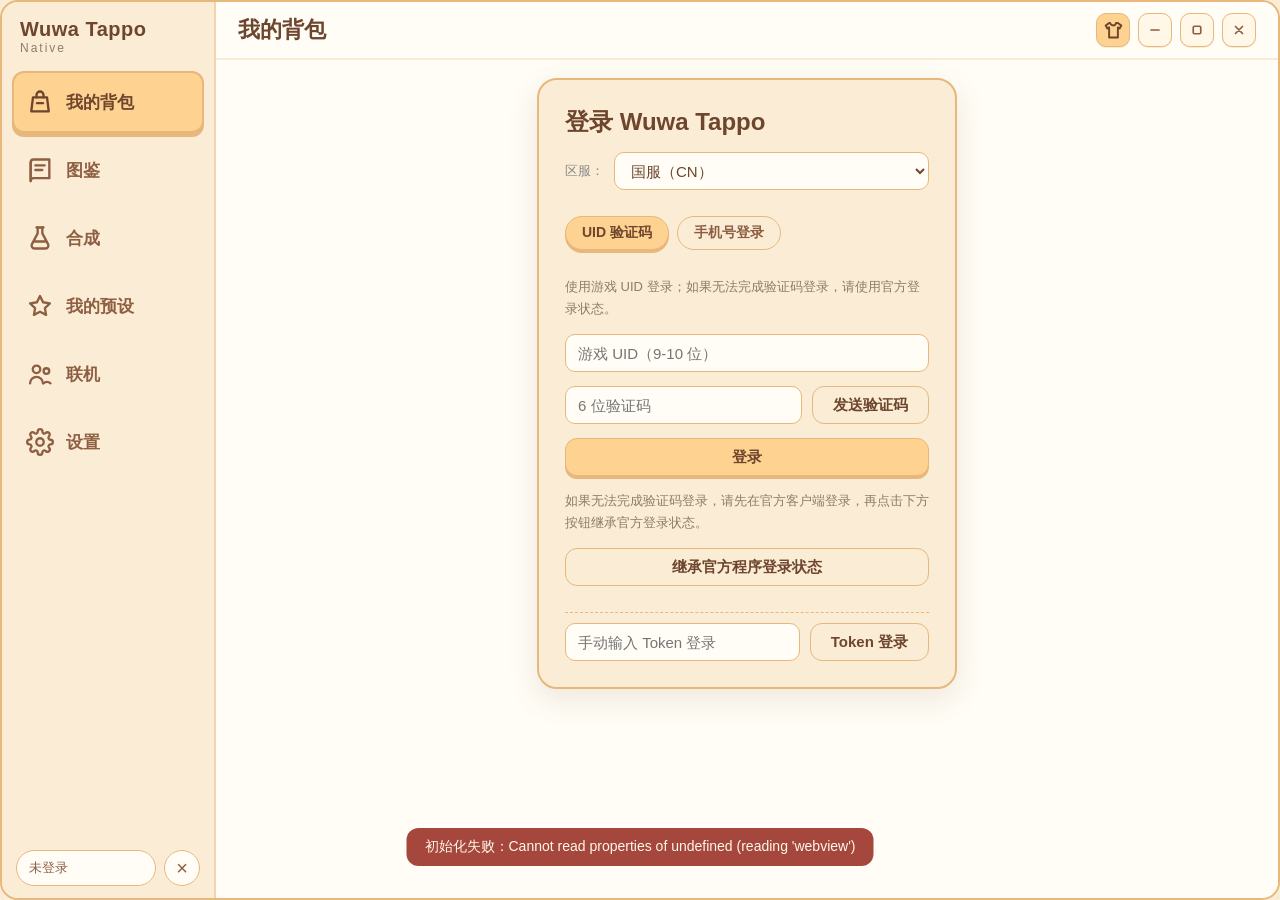
==== wwwroot/index.html @ 42c593f8 "新增英语日语 i18n 初版" ====
<!doctype html>
<html lang="zh-CN">
<head>
  <meta charset="utf-8" />
  <meta name="viewport" content="width=device-width, initial-scale=1" />
  <title>Wuwatappo</title>
  <link rel="stylesheet" href="style.css" />
</head>
<body>
  <div class="shell">
    <div class="theme-bg" id="themeBg" aria-hidden="true"></div>
    <aside class="sidebar">
      <div class="brand">
        <div class="brand-name">Wuwa Tappo</div>
        <div class="brand-sub">Native</div>
      </div>
      <nav class="tabs" id="tabs"></nav>
      <div class="sidebar-foot">
        <div class="user-chip" id="userChip" data-i18n="common.notLoggedIn">未登录</div>
        <button class="close-btn" id="closeBtn" title="关闭面板" data-i18n-title="common.closePanel" data-i18n-aria="common.closePanel">×</button>
      </div>
    </aside>

    <main class="content">
      <header class="titlebar" id="titlebar">
        <div class="page-title" id="pageTitle">我的背包</div>
        <div class="title-actions">
          <button class="icon-btn theme-btn" id="themeBtn" title="主题设置" aria-label="主题设置" data-i18n-title="common.themeSettings" data-i18n-aria="common.themeSettings">
            <svg viewBox="0 0 24 24" aria-hidden="true"><path d="M7 3.5 3 6.4l2 3.2 2-1.2V20h10V8.4l2 1.2 2-3.2-4-2.9h-2.1c-.4 1.7-1.7 2.7-2.9 2.7S8.5 5.2 8.1 3.5Z" /></svg>
          </button>
          <button class="icon-btn" id="minBtn" title="最小化" aria-label="最小化" data-i18n-title="common.minimize" data-i18n-aria="common.minimize">
            <svg viewBox="0 0 16 16" aria-hidden="true"><path d="M4 8h8" /></svg>
          </button>
          <button class="icon-btn" id="maxBtn" title="最大化" aria-label="最大化" data-i18n-title="common.maximize" data-i18n-aria="common.maximize">
            <svg class="icon-max" viewBox="0 0 16 16" aria-hidden="true"><rect x="4.25" y="4.25" width="7.5" height="7.5" rx="1.2" /></svg>
            <svg class="icon-restore" viewBox="0 0 16 16" aria-hidden="true"><rect x="3.5" y="5.5" width="7" height="7" rx="1.1" /><path d="M5.5 5.5V4.6a1.1 1.1 0 0 1 1.1-1.1h5.3a1.1 1.1 0 0 1 1.1 1.1v5.3a1.1 1.1 0 0 1-1.1 1.1h-.9" /></svg>
          </button>
          <button class="icon-btn close" id="winCloseBtn" title="关闭" aria-label="关闭" data-i18n-title="common.close" data-i18n-aria="common.close">
            <svg viewBox="0 0 16 16" aria-hidden="true"><path d="M4.5 4.5l7 7M11.5 4.5l-7 7" /></svg>
          </button>
        </div>
      </header>
      <section class="notice-host" id="noticeHost"></section>
      <section class="page-host" id="pageHost"></section>
    </main>
  </div>

  <div class="toast-host" id="toastHost"></div>
  <div class="modal-host hidden" id="modalHost"></div>

  <script>
    // 仅用于本地浏览器预览：?preview=... 时提供最小 WebView 消息桥。
    (() => {
      const params = new URLSearchParams(location.search);
      if (!params.has('preview')) return;
      const listeners = [];
      const previewSettingsKey = 'wuwa.preview.settings.v1';
      const previewImageKey = 'wuwa.preview.serverThemeImage.v1';
      const previewPresetsKey = 'wuwa.preview.themePresets.v1';
      const previewRotationKey = 'wuwa.preview.themeRotation.v1';
      const uploads = new Map();
      let uploadSeq = 0;
      let previewSettings = {};
      let previewPresets = [];
      let previewRotation = { enabled: false, intervalMinutes: 30, currentPresetId: '', lastAppliedMs: 0 };
      try { previewSettings = JSON.parse(localStorage.getItem(previewSettingsKey) || '{}') || {}; } catch { previewSettings = {}; }
      try { previewPresets = JSON.parse(localStorage.getItem(previewPresetsKey) || '[]') || []; } catch { previewPresets = []; }
      try { previewRotation = { ...previewRotation, ...(JSON.parse(localStorage.getItem(previewRotationKey) || '{}') || {}) }; } catch { }
      const savePreviewSettings = () => {
        try { localStorage.setItem(previewSettingsKey, JSON.stringify(previewSettings)); } catch { }
      };
      const savePreviewPresets = () => {
        try { localStorage.setItem(previewPresetsKey, JSON.stringify(previewPresets)); } catch { }
      };
      const savePreviewRotation = () => {
        try { localStorage.setItem(previewRotationKey, JSON.stringify(previewRotation)); } catch { }
      };
      const buildPreviewBoot = () => {
        const mode = window.__previewMode || params.get('preview') || '';
        const boot = window.__previewBoot ? window.__previewBoot(mode) : { settings: {} };
        boot.settings = { ...(boot.settings || {}), ...previewSettings };
        if (params.has('lang')) boot.settings.locale = params.get('lang');
        try {
          const image = localStorage.getItem(previewImageKey) || '';
          boot.settings.themeBackgroundImage = image;
          boot.settings.themeBackgroundImageSet = !!image;
        } catch { }
        boot.themePresets = previewPresets;
        boot.themeRotation = previewRotation;
        return boot;
      };
      window.chrome = window.chrome || {};
      window.chrome.webview = {
        addEventListener(type, fn) { if (type === 'message') listeners.push(fn); },
        postMessage(msg) {
          const reply = data => listeners.forEach(fn => {
            try { fn({ data: { id: msg.id, ok: true, data } }); } catch { }
          });
          if (msg.cmd === 'boot') {
            reply(buildPreviewBoot());
          }
          else if (msg.cmd === 'settings.set') {
            const patch = { ...(msg.data || {}) };
            // 模拟 C# settings.set 的百分比归一化，保持预览与真实面板一致。
            if ('themeBackgroundOpacity' in patch) {
              patch.themeBackgroundOpacity = Math.max(0, Math.min(1, Number(patch.themeBackgroundOpacity) / 100));
            }
            if ('themeBackgroundBlur' in patch) {
              patch.themeBackgroundBlur = Math.max(0, Math.min(24, Number(patch.themeBackgroundBlur) || 0));
            }
            previewSettings = { ...previewSettings, ...patch };
            savePreviewSettings();
            reply(buildPreviewBoot());
          }
          else if (msg.cmd === 'theme.image.begin') {
            const uploadId = 'preview-' + (++uploadSeq);
            uploads.set(uploadId, { mime: msg.data?.mime || 'image/png', chunks: [] });
            reply({ uploadId });
          }
          else if (msg.cmd === 'theme.image.chunk') {
            const upload = uploads.get(msg.data?.uploadId);
            if (!upload) reply(null);
            else {
              upload.chunks.push(String(msg.data?.data || ''));
              reply({ received: upload.chunks.reduce((n, x) => n + x.length, 0) });
            }
          }
          else if (msg.cmd === 'theme.image.commit') {
            const upload = uploads.get(msg.data?.uploadId);
            if (!upload) reply(null);
            else {
              const dataUrl = `data:${upload.mime};base64,${upload.chunks.join('')}`;
              uploads.delete(msg.data?.uploadId);
              try { localStorage.setItem(previewImageKey, dataUrl); } catch { }
              reply({ name: 'background', url: dataUrl });
            }
          }
          else if (msg.cmd === 'theme.image.cancel') {
            uploads.delete(msg.data?.uploadId);
            reply({ ok: true });
          }
          else if (msg.cmd === 'theme.image.clear') {
            try { localStorage.removeItem(previewImageKey); } catch { }
            reply({ ok: true });
          }
          else if (msg.cmd === 'theme.image.get') {
            let image = '';
            try { image = localStorage.getItem(previewImageKey) || ''; } catch { }
            reply({ url: image, isSet: !!image });
          }
          else if (msg.cmd === 'atlas.list') {
            const type = msg.data?.type || 'emote';
            const items = type === 'emote'
              ? [
                  { mainId: 1971, type: 'emote', assetName: 'emote_1407_angry.png', name: '夏空・生气', series: '', rarity: 'rare', thumb: '', roleId: '1407' },
                  { mainId: 1965, type: 'emote', assetName: 'emote_1407_happy.png', name: '夏空・开心', series: '', rarity: 'uncommon', thumb: '', roleId: '1407' },
                  { mainId: 1966, type: 'emote', assetName: 'emote_1409_angry.png', name: '卡提希娅・生气', series: '', rarity: 'rare', thumb: '', roleId: '1409' },
                ]
              : [];
            reply({ items });
          }
          else if (msg.cmd === 'bag.list') {
            reply({ items: [
              { id: 3060, type: 'character_skin', assetName: 'role_1407_1004.png', name: '夏空・CHUBBY', series: 'CHUBBY', rarity: 'epic', quantity: 1, thumb: '', roleId: '1407' },
              { id: 3061, type: 'character_skin', assetName: 'role_1409_1006.png', name: '卡提希娅・Miratsu', series: 'Miratsu', rarity: 'epic', quantity: 1, thumb: '', roleId: '1409' },
              { id: 1604, type: 'accessory', assetName: 'accessory_1104.png', name: '阿布', series: '', rarity: 'rare', quantity: 1, thumb: '', roleId: '' },
              { id: 1605, type: 'accessory', assetName: 'accessory_1105.png', name: '冰盈舞者', series: '', rarity: 'rare', quantity: 1, thumb: '', roleId: '' },
              { id: 1971, type: 'emote', assetName: 'emote_1407_angry.png', name: '夏空・生气', series: '', rarity: 'rare', quantity: 1, thumb: '', roleId: '1407' },
              { id: 1965, type: 'emote', assetName: 'emote_1407_happy.png', name: '夏空・开心', series: '', rarity: 'uncommon', quantity: 1, thumb: '', roleId: '1407' },
              { id: 1966, type: 'emote', assetName: 'emote_1409_angry.png', name: '卡提希娅・生气', series: '', rarity: 'rare', quantity: 1, thumb: '', roleId: '1409' },
            ] });
          }
          else if (msg.cmd === 'catalog.list') {
            const type = msg.data?.type || 'character_skin';
            const rows = type === 'character_skin'
              ? [
                  { id: 3060, assetName: 'role_1407_1004.png', gameRoleId: 1407, name: '夏空・CHUBBY', series: 'CHUBBY', rarity: 'epic' },
                  { id: 3061, assetName: 'role_1409_1006.png', gameRoleId: 1409, name: '卡提希娅・Miratsu', series: 'Miratsu', rarity: 'epic' },
                  { id: 3062, assetName: 'role_1501_1001.png', gameRoleId: 1501, name: '漂泊者・经典', series: '经典', rarity: 'common' },
                ]
              : type === 'accessory'
                ? [
                    { id: 1604, assetName: 'accessory_1104.png', gameRoleId: 0, name: '阿布', series: '', rarity: 'rare' },
                    { id: 1605, assetName: 'accessory_1105.png', gameRoleId: 0, name: '冰盈舞者', series: '', rarity: 'rare' },
                    { id: 1606, assetName: 'accessory_1106.png', gameRoleId: 0, name: '矿岩熊蜂', series: '', rarity: 'common' },
                  ]
                : [
                    { id: 1971, assetName: 'emote_1407_angry.png', gameRoleId: 1407, name: '夏空・生气', series: '', rarity: 'rare' },
                    { id: 1965, assetName: 'emote_1407_happy.png', gameRoleId: 1407, name: '夏空・开心', series: '', rarity: 'uncommon' },
                    { id: 1966, assetName: 'emote_1409_angry.png', gameRoleId: 1409, name: '卡提希娅・生气', series: '', rarity: 'rare' },
                    { id: 1967, assetName: 'emote_1409_happy.png', gameRoleId: 1409, name: '卡提希娅・开心', series: '', rarity: 'uncommon' },
                  ];
            reply({ items: rows.map(x => ({ ...x, type, thumb: '' })) });
          }
          else if (msg.cmd === 'presets.list') {
            reply([
              { preset_id: 9001, character_asset_id: 3060, accessory_asset_id: 1604, emotes: [{ asset_id: 1971 }, { asset_id: 1965 }] },
              { preset_id: 9002, character_asset_id: 3060, accessory_asset_id: 0, emotes: [{ asset_id: 1971 }] },
            ]);
          }
          else if (msg.cmd === 'presets.local.list') {
            reply([
              { id: 'local-preview-1', name: '我的本地搭配', characterAssetId: 3060, accessoryAssetId: 1604, emoteAssetIds: [1971, 1965, 0, 0, 0] },
            ]);
          }
          else if (msg.cmd === 'theme.presets.save') {
            let image = '';
            try { image = localStorage.getItem(previewImageKey) || ''; } catch { }
            const preset = {
              id: 'preview-preset-' + Date.now().toString(36),
              name: String(msg.data?.name || '主题预设'),
              accentColor: previewSettings.themeAccent || '#e7b77c',
              fontColor: previewSettings.themeFont || '#8e5e43',
              advanced: previewSettings.themeAdvanced || '',
              barFollowStandard: previewSettings.themeBarFollowStandard !== false,
              barColor: previewSettings.themeBarColor || '',
              barTextFollowTheme: previewSettings.themeBarTextFollowTheme !== false,
              barTextColor: previewSettings.themeBarTextColor || '',
              backgroundImage: image,
              backgroundImageSet: !!image,
              backgroundOpacity: Number(previewSettings.themeBackgroundOpacity ?? 0.25),
              backgroundBlur: Number(previewSettings.themeBackgroundBlur || 0),
              createdAtMs: Date.now(),
            };
            previewPresets.push(preset);
            savePreviewPresets();
            reply({ preset });
          }
          else if (msg.cmd === 'theme.presets.apply') {
            const preset = previewPresets.find(p => p.id === msg.data?.id);
            if (preset) {
              previewSettings = {
                ...previewSettings,
                themeAccent: preset.accentColor,
                themeFont: preset.fontColor,
                themeAdvanced: preset.advanced,
                themeBarFollowStandard: preset.barFollowStandard,
                themeBarColor: preset.barColor,
                themeBarTextFollowTheme: preset.barTextFollowTheme,
                themeBarTextColor: preset.barTextColor,
                themeBackgroundOpacity: preset.backgroundOpacity,
                themeBackgroundBlur: preset.backgroundBlur,
              };
              try {
                if (preset.backgroundImage) localStorage.setItem(previewImageKey, preset.backgroundImage);
                else localStorage.removeItem(previewImageKey);
              } catch { }
              previewRotation = { ...previewRotation, currentPresetId: preset.id };
              savePreviewSettings(); savePreviewRotation();
            }
            reply(buildPreviewBoot());
          }
          else if (msg.cmd === 'theme.presets.delete') {
            previewPresets = previewPresets.filter(p => p.id !== msg.data?.id);
            if (previewRotation.currentPresetId === msg.data?.id) previewRotation.currentPresetId = '';
            savePreviewPresets(); savePreviewRotation();
            reply({ ok: true });
          }
          else if (msg.cmd === 'theme.presets.rename') {
            const preset = previewPresets.find(p => p.id === msg.data?.id);
            if (preset && String(msg.data?.name || '').trim()) {
              preset.name = String(msg.data.name).trim();
              savePreviewPresets();
            }
            reply({ preset });
          }
          else if (msg.cmd === 'theme.rotation.set') {
            previewRotation = {
              ...previewRotation,
              enabled: !!msg.data?.enabled,
              intervalMinutes: Math.max(1, Math.min(1440, Number(msg.data?.intervalMinutes) || 30)),
              lastAppliedMs: msg.data?.enabled ? Date.now() : previewRotation.lastAppliedMs,
            };
            savePreviewRotation();
            reply({ rotation: previewRotation });
          }
          else if (msg.cmd === 'locks.toggle') {
            reply({ locked: false, items: [] });
          }
          else if (msg.cmd === 'synthesize') {
            reply({ asset_id: 101 });
          }
          else reply(null);
        },
      };
    })();
  </script>
  <script src="i18n.js"></script>
  <script src="app.js"></script>
</body>
</html>
---- wwwroot/style.css ----
:root {
  --cream: #fff8e9;
  --cream-2: #fbedd5;
  --cream-3: #f4e1c8;
  --cream-4: #fffdf6;
  --theme-accent: #e7b77c;
  --theme-accent-strong: #d99a5c;
  --theme-accent-soft: #f2cf9f;
  --theme-font: #8e5e43;
  --ink: var(--theme-font);
  --ink-strong: #6e452d;
  --ink-dim: #8e7b6a;
  --border: var(--theme-accent);
  --active: #fed291;
  --theme-line: color-mix(in srgb, var(--theme-accent) 45%, transparent);
  --theme-line-soft: color-mix(in srgb, var(--theme-accent) 28%, transparent);
  --theme-glow: color-mix(in srgb, var(--theme-accent) 45%, transparent);
  --theme-shadow: color-mix(in srgb, var(--ink) 14%, transparent);
  --danger-soft: #ffd9c9;
  --danger: #c25b4e;
  --epic: #d67084;
  --rare: #9669c8;
  --uncommon: #6096d2;
  --common: #6eaa78;
  --theme-bg-opacity: 0;
  --theme-bg-blur: 0px;
  --panel-radius: 18px;
}
/* Win11 原生 DWM 圆角固定为 8px（随 DPI 缩放）；网页外圆角必须与它对齐。 */
html.dwm-rounded { --panel-radius: 8px; }

* { box-sizing: border-box; outline: none; }
html, body { margin: 0; height: 100%; overflow: hidden; }
body {
  font-family: "Microsoft YaHei", "PingFang SC", "Helvetica Neue", Arial, sans-serif;
  font-size: 15px;
  color: var(--ink);
  background: var(--cream-2);
  user-select: none;
}
.theme-bg {
  position: absolute; inset: -20px; z-index: 0; pointer-events: none;
  background-position: center; background-size: cover; background-repeat: no-repeat;
  opacity: var(--theme-bg-opacity); filter: blur(var(--theme-bg-blur));
}
button { font: inherit; color: inherit; border: 0; background: none; cursor: pointer; }
img { -webkit-user-drag: none; }

.shell { position: relative; z-index: 1; display: flex; height: 100%; background: var(--cream); border-radius: var(--panel-radius); overflow: hidden; border: 2px solid var(--border); }
.shell > .sidebar, .shell > .content { position: relative; z-index: 1; }
body.theme-has-bg .shell { background: color-mix(in srgb, var(--cream) 34%, transparent); }
body.theme-has-bg .sidebar { background: color-mix(in srgb, var(--cream-2) 56%, transparent); }
body.theme-has-bg .content { background: color-mix(in srgb, var(--cream-4) 40%, transparent); }
/* 背景图模式下让主要卡片也透出背景，否则整块 content 会像不透明遮罩一样把图片盖住。 */
body.theme-has-bg .setting-item,
body.theme-has-bg .panel-box,
body.theme-has-bg .card,
body.theme-has-bg .detail-panel,
body.theme-has-bg .preset-card,
body.theme-has-bg .login-card,
body.theme-has-bg .modal,
body.theme-has-bg .member,
body.theme-has-bg .settings-group,
body.theme-has-bg .synth-check-card,
body.theme-has-bg .bag-appearance-card,
body.theme-has-bg .emote-editor-grid,
body.theme-has-bg .pe-grid {
  background-color: color-mix(in srgb, var(--cream-2) 58%, transparent);
}
.theme-highlight { animation: theme-highlight 1.5s ease-out; }
@keyframes theme-highlight { 0%, 100% { outline-color: transparent; } 18% { outline: 2px solid var(--theme-accent); outline-offset: 3px; } }
.theme-advanced { border: 1.5px solid var(--border); border-radius: 12px; padding: 10px 12px; background: color-mix(in srgb, var(--cream-2) 72%, transparent); }
.theme-advanced summary { cursor: pointer; font-weight: 800; color: var(--ink-strong); }
.theme-advanced summary .muted { font-size: 11px; font-weight: 600; margin-left: 8px; }
.theme-advanced-note { margin: 8px 0; font-size: 12px; color: var(--ink-dim); }
.theme-advanced-grid { display: grid; grid-template-columns: repeat(3, minmax(0, 1fr)); gap: 8px; }
.theme-advanced-field { display: flex; align-items: center; justify-content: space-between; gap: 6px; font-size: 12px; color: var(--ink-dim); }

.color-picker-trigger {
  width: 34px; height: 34px; flex: 0 0 34px; padding: 0; border-radius: 9px;
  border: 1.5px solid var(--border); background: #e7b77c; cursor: pointer;
  box-shadow: inset 0 0 0 2px color-mix(in srgb, var(--cream) 70%, transparent);
}
.color-picker-trigger:hover { border-color: var(--theme-accent-strong); }
.color-picker-dialog { display: flex; flex-direction: column; gap: 12px; }
.color-picker-title { font-size: 16px; font-weight: 800; color: var(--ink-strong); }
.color-picker-preview-row { display: flex; align-items: center; gap: 10px; }
.color-picker-preview { width: 48px; height: 34px; flex: 0 0 48px; border-radius: 9px; border: 1.5px solid var(--border); background: var(--theme-accent); }
.color-presets { display: grid; grid-template-columns: repeat(8, 1fr); gap: 6px; }
.color-preset { width: 100%; aspect-ratio: 1; border-radius: 6px; border: 1px solid color-mix(in srgb, var(--ink) 20%, transparent); cursor: pointer; }
.color-preset:hover { outline: 2px solid var(--theme-accent-strong); outline-offset: 1px; }
.color-slider-row { display: flex; align-items: center; gap: 8px; font-size: 12px; color: var(--ink-dim); }
.color-slider-row input[type="range"] { flex: 1; }
.color-slider-row output { width: 30px; text-align: right; color: var(--ink); }
.color-picker-actions { display: flex; justify-content: flex-end; gap: 8px; margin-top: 4px; }

.color-hex-input { width: 96px; height: 34px; padding: 0 8px; font-family: Consolas, monospace; text-transform: uppercase; }
.theme-advanced-field .color-hex-input { width: 78px; height: 27px; padding: 0 6px; font-size: 11px; }
.theme-advanced-field input[type="color"] { width: 100%; max-width: 54px; height: 27px; padding: 1px; border: 1px solid var(--border); border-radius: 7px; background: var(--cream); }
.theme-subsection { margin-top: 16px; padding-top: 14px; border-top: 1px solid var(--theme-line-soft); }
.theme-subsection-title { font-size: 15px; font-weight: 800; color: var(--ink-strong); margin: 0 0 10px; display: flex; align-items: center; gap: 8px; }
.theme-subsection-title::before { content: ""; width: 4px; height: 16px; border-radius: 999px; background: var(--theme-accent); }
.theme-preset-list { display: flex; flex-direction: column; gap: 8px; margin: 0 0 12px; }
.theme-preset-row { display: flex; align-items: center; gap: 10px; padding: 8px 10px; border: 1.5px solid color-mix(in srgb, var(--theme-accent) 45%, transparent); border-radius: 12px; background: color-mix(in srgb, var(--cream-4) 68%, transparent); }
.theme-preset-row.active { border-color: var(--theme-accent-strong); box-shadow: 0 0 0 2px var(--theme-glow); }
.theme-preset-swatch { width: 46px; height: 46px; flex: none; border-radius: 10px; border: 1.5px solid color-mix(in srgb, var(--theme-accent) 60%, transparent); background-size: cover; background-position: center; }
.theme-preset-info { flex: 1; min-width: 0; }
.theme-preset-name { font-size: 13px; font-weight: 800; color: var(--ink-strong); overflow: hidden; text-overflow: ellipsis; white-space: nowrap; }
.theme-preset-meta { margin-top: 3px; font-size: 11.5px; color: var(--ink-dim); overflow: hidden; text-overflow: ellipsis; white-space: nowrap; }
.theme-preset-actions { display: flex; gap: 6px; align-items: center; flex-wrap: wrap; justify-content: flex-end; }
.theme-preset-btn { padding: 6px 10px; font-size: 12px; }
@media (max-width: 900px) {
  .theme-preset-row { flex-wrap: wrap; }
  .theme-preset-actions { width: 100%; justify-content: flex-start; }
}
body.panel-maximized .shell { border-radius: 0; border-width: 0; }

.sidebar {
  width: 214px; flex: 0 0 214px; background: var(--cream-2);
  border-right: 2px solid var(--theme-line);
  display: flex; flex-direction: column; padding: 14px 10px 12px;
  min-height: 0;
}
.brand { padding: 2px 8px 12px; flex: 0 0 auto; }
.brand-name { font-size: 20px; font-weight: 800; color: var(--ink-strong); letter-spacing: .5px; }
.brand-sub { font-size: 12px; color: var(--ink-dim); letter-spacing: 2px; }

/* 竖向空间不足时只让页签滚动，底部用户栏始终可见。 */
.tabs { display: flex; flex-direction: column; gap: 6px; margin-top: 4px; flex: 1 1 auto; min-height: 0; overflow-y: auto; }
.tab {
  position: relative; height: 62px; border-radius: 12px; padding: 0 12px;
  display: flex; align-items: center; gap: 12px; color: var(--ink);
  border: 2px solid transparent; font-size: 17px; font-weight: 700;
  transition: background .15s, box-shadow .15s;
}
.tab:hover { background: color-mix(in srgb, var(--theme-accent) 14%, transparent); }
.tab.active {
  background: var(--active); border-color: var(--border);
  box-shadow: 0 4px 0 var(--border); color: var(--ink-strong);
}
.tab svg { width: 28px; height: 28px; flex: 0 0 28px; }
.tab .badge {
  margin-left: auto; min-width: 22px; height: 22px; padding: 0 6px; border-radius: 11px;
  background: var(--theme-accent-strong); color: var(--cream-4); font-size: 12px; display: flex; align-items: center; justify-content: center;
}
.tab .tab-warning { margin-left: 6px; width: 18px; height: 18px; display: inline-flex; align-items: center; justify-content: center; color: #c94f38; }
.tab-warning svg { width: 15px; height: 15px; fill: none; stroke: currentColor; stroke-width: 1.8; stroke-linecap: round; stroke-linejoin: round; }
.tab-dot {
  width: 9px; height: 9px; margin-left: auto; flex: 0 0 9px;
  border-radius: 50%; background: #d9534f; display: none;
  box-shadow: 0 0 0 3px rgba(217, 83, 79, .16);
}
.tab-dot.show { display: block; }
.sidebar-foot { margin-top: auto; display: flex; align-items: center; gap: 8px; padding: 8px 4px 0; }
.user-chip {
  flex: 1; min-width: 0; height: 36px; border-radius: 18px; background: var(--cream-4);
  border: 1.5px solid var(--border); display: flex; align-items: center; padding: 0 12px;
  font-size: 13px; white-space: nowrap; overflow: hidden; text-overflow: ellipsis;
}
.close-btn { width: 36px; height: 36px; border-radius: 50%; background: var(--cream-4); border: 1.5px solid var(--border); font-size: 20px; line-height: 1; color: var(--ink); }
.close-btn:hover { background: var(--danger-soft); }

.content { flex: 1; min-width: 0; display: flex; flex-direction: column; background: var(--cream-4); }
.titlebar { height: 58px; flex: 0 0 58px; display: flex; align-items: center; padding: 0 22px; border-bottom: 2px solid var(--theme-line-soft); }
.page-title { font-size: 22px; font-weight: 800; color: var(--ink-strong); }
.title-actions { margin-left: auto; display: flex; gap: 8px; }
.icon-btn {
  width: 34px; height: 34px; border-radius: 10px; border: 1.5px solid var(--border);
  background: var(--cream); color: var(--ink); padding: 0;
  display: inline-flex; align-items: center; justify-content: center;
  box-shadow: 0 1px 0 var(--theme-line-soft);
  transition: background .15s, border-color .15s, color .15s, transform .06s, box-shadow .15s;
}
.icon-btn svg { width: 16px; height: 16px; fill: none; stroke: currentColor; stroke-width: 1.7; stroke-linecap: round; stroke-linejoin: round; }
.theme-btn { background: var(--active); border-color: var(--border); color: var(--ink-strong); }
.theme-btn svg { width: 21px; height: 21px; stroke-width: 2.2; }
.icon-btn:hover { background: var(--active); border-color: var(--theme-accent-strong); }
.icon-btn:active { transform: translateY(1px); box-shadow: none; }
.icon-btn.close:hover { background: var(--danger-soft); border-color: color-mix(in srgb, var(--danger) 55%, var(--cream-4)); color: var(--danger); }
#maxBtn .icon-restore { display: none; }
body.panel-maximized #maxBtn .icon-max { display: none; }
body.panel-maximized #maxBtn .icon-restore { display: block; }

.page-host { flex: 1; min-height: 0; padding: 18px 22px 20px; overflow: hidden; }
.page { height: 100%; display: flex; flex-direction: column; min-height: 0; }

/* 通用控件 */
.pill-row { display: flex; gap: 8px; align-items: center; flex-wrap: wrap; }
.pill {
  height: 34px; padding: 0 16px; border-radius: 17px; background: var(--cream-2);
  border: 1.5px solid var(--border); color: var(--ink); font-size: 14px; font-weight: 600;
  display: inline-flex; align-items: center; gap: 6px;
}
.pill:hover { background: var(--active); }
.pill.active { background: var(--active); border-color: var(--border); box-shadow: 0 3px 0 var(--border); color: var(--ink-strong); }
.btn {
  height: 38px; padding: 0 20px; border-radius: 12px; background: var(--active);
  border: 1.5px solid var(--border); box-shadow: 0 3px 0 var(--border);
  color: var(--ink-strong); font-weight: 800; font-size: 15px;
  white-space: nowrap; display: inline-flex; align-items: center; justify-content: center;
  text-decoration: none;
}
.btn:hover { filter: brightness(1.03); }
.btn:active { transform: translateY(2px); box-shadow: 0 1px 0 var(--border); }
.btn.ghost { background: var(--cream-2); box-shadow: none; font-weight: 700; }
.btn.danger { background: var(--danger-soft); }
.btn:disabled { opacity: .5; cursor: not-allowed; }
.input, .select {
  height: 38px; border-radius: 10px; border: 1.5px solid var(--border); background: var(--cream-4);
  padding: 0 12px; color: var(--ink-strong); font-size: 15px;
}
.input:focus { border-color: var(--theme-accent-strong); box-shadow: 0 0 0 3px var(--theme-glow); }
.muted { color: var(--ink-dim); }
.spacer { flex: 1; }
.hidden { display: none !important; }

/* 卡片网格 */
.card-grid {
  display: grid; grid-template-columns: repeat(auto-fill, minmax(118px, 1fr)); gap: 14px;
  overflow-y: auto; padding: 4px 4px 18px; align-content: start;
}
.card {
  /* 每张卡独立成层，收藏/锁/红点等绝对定位元素不会越出卡片盖住 sticky 分组头。 */
  position: relative; isolation: isolate; border-radius: 14px; background: var(--cream-2);
  border: 2px solid color-mix(in srgb, var(--theme-accent) 60%, transparent); padding: 8px 8px 10px;
  display: flex; flex-direction: column; align-items: center; gap: 6px; cursor: pointer;
  transition: transform .12s, box-shadow .12s;
}
.card:hover { transform: translateY(-2px); box-shadow: 0 6px 14px var(--theme-shadow); }
.card.selected { border-color: var(--theme-accent-strong); box-shadow: 0 0 0 3px var(--theme-glow); }
.card .thumb { width: 92px; height: 92px; border-radius: 12px; object-fit: contain; background: color-mix(in srgb, var(--cream-4) 55%, transparent); }
.card .name { font-size: 13px; font-weight: 700; color: var(--ink-strong); text-align: center; width: 100%; white-space: nowrap; overflow: hidden; text-overflow: ellipsis; }
.card .sub { font-size: 11px; color: var(--ink-dim); width: 100%; text-align: center; white-space: nowrap; overflow: hidden; text-overflow: ellipsis; }
.card .qty { position: absolute; right: 8px; bottom: 8px; font-size: 12px; font-weight: 800; color: var(--ink-strong); background: color-mix(in srgb, var(--cream-4) 90%, transparent); border-radius: 9px; padding: 0 6px; }
.card .fav { position: absolute; right: 8px; top: 8px; z-index: 3; width: 24px; height: 24px; border-radius: 50%; background: color-mix(in srgb, var(--cream-4) 85%, transparent); font-size: 14px; color: var(--theme-accent-strong); display: flex; align-items: center; justify-content: center; line-height: 1; cursor: pointer; transition: background .15s, box-shadow .15s, transform .15s; }
.card .fav:hover { background: var(--active); box-shadow: 0 2px 8px var(--theme-shadow); transform: translateY(-1px); }
.card .new-dot { position: absolute; left: 7px; top: 7px; width: 10px; height: 10px; border-radius: 50%; background: #e14b4b; box-shadow: 0 0 0 2px var(--cream-4); z-index: 2; }
.rarity-bar { height: 5px; width: 100%; border-radius: 3px; background: var(--common); }
.rarity-epic { background: var(--epic); }
.rarity-rare { background: var(--rare); }
.rarity-uncommon { background: var(--uncommon); }
.rarity-common { background: var(--common); }

/* 分类页签 / 筛选 / 分组 */
.seg-tabs {
  position: relative; z-index: 8;
  display: flex; gap: 4px;
  background: color-mix(in srgb, var(--cream-3) 72%, transparent);
  border: 1px solid color-mix(in srgb, var(--theme-accent) 18%, transparent);
  border-radius: 15px; padding: 4px; margin-bottom: 12px;
  width: max-content; max-width: 100%; flex-wrap: wrap;
  box-shadow: 0 2px 10px var(--theme-shadow);
  backdrop-filter: blur(8px); -webkit-backdrop-filter: blur(8px);
}
.seg-tab { height: 34px; padding: 0 18px; border-radius: 11px; font-size: 15px; font-weight: 700; color: var(--ink-dim); background: transparent; }
.seg-tab:hover { background: color-mix(in srgb, var(--theme-accent) 12%, transparent); }
.seg-tab.active {
  background: color-mix(in srgb, var(--active) 88%, transparent);
  color: var(--ink-strong);
  box-shadow: 0 2px 7px var(--theme-shadow), inset 0 1px 0 color-mix(in srgb, var(--cream-4) 55%, transparent);
}
.layout-switch {
  display: inline-flex; align-items: center; gap: 2px;
  height: 30px; padding: 2px; border: 1.5px solid var(--border);
  border-radius: 10px; background: var(--cream); white-space: nowrap;
}
.layout-choice {
  height: 24px; padding: 0 10px; border-radius: 7px;
  display: inline-flex; align-items: center; justify-content: center;
  font-size: 12px; font-weight: 700; color: var(--ink-dim);
  white-space: nowrap; text-decoration: none;
}
.layout-choice:hover { background: color-mix(in srgb, var(--theme-accent) 12%, transparent); }
.layout-choice.active { background: var(--active); color: var(--ink-strong); box-shadow: 0 1px 0 var(--border); }
.filter-row {
  position: relative; z-index: 7;
  display: flex; gap: 10px; align-items: center; margin-bottom: 12px; flex-wrap: wrap;
  padding: 6px;
  border-radius: 14px;
  background: color-mix(in srgb, var(--cream-2) 40%, transparent);
  border: 1px solid color-mix(in srgb, var(--theme-accent) 16%, transparent);
  box-shadow: 0 2px 8px var(--theme-shadow);
  backdrop-filter: blur(8px); -webkit-backdrop-filter: blur(8px);
}
.filter-row .select { height: 34px; border-radius: 10px; max-width: 220px; }
.filter-row .select,
.filter-row .input {
  background: color-mix(in srgb, var(--cream-4) 72%, transparent);
  border-color: color-mix(in srgb, var(--theme-accent) 34%, transparent);
}
.bag-groups { flex: 1; min-height: 0; overflow-y: auto; padding-right: 4px; }
.bag-group { margin-bottom: 6px; }
.bag-group-head {
  display: flex; align-items: center; gap: 8px; font-size: 15px; font-weight: 800;
  color: var(--ink-strong); padding: 6px 10px; cursor: pointer;
  position: sticky; top: 0; z-index: 6;
  background: color-mix(in srgb, var(--cream-4) 88%, transparent);
  border: 1px solid color-mix(in srgb, var(--theme-accent) 20%, transparent);
  border-radius: 10px;
  box-shadow: 0 2px 8px var(--theme-shadow);
  backdrop-filter: blur(10px); -webkit-backdrop-filter: blur(10px);
}
.bag-group-head .count { font-size: 12px; font-weight: 600; color: var(--ink-dim); }
.bag-group-head .chev { margin-left: auto; color: var(--ink-dim); }
.bag-grid { display: grid; grid-template-columns: repeat(auto-fill, minmax(112px, 1fr)); gap: 12px; padding: 8px 4px 14px; }
.card.unowned { opacity: .5; filter: grayscale(.45); }
.atlas-badge {
  position: absolute; left: 6px; top: 6px; z-index: 2;
  font-size: 10px; padding: 1px 6px; border-radius: 8px;
  background: color-mix(in srgb, var(--cream-4) 82%, transparent);
  border: 1px solid color-mix(in srgb, var(--theme-accent) 28%, transparent);
  color: var(--ink-dim);
  box-shadow: 0 1px 4px var(--theme-shadow);
  backdrop-filter: blur(4px); -webkit-backdrop-filter: blur(4px);
}
.atlas-badge.owned { color: var(--ink-strong); background: color-mix(in srgb, var(--active) 88%, transparent); }

/* 背包布局 */
.bag-layout { display: flex; gap: 18px; flex: 1; min-height: 0; }
.bag-main { flex: 1; min-width: 0; display: flex; flex-direction: column; gap: 12px; }
.bag-toolbar { display: flex; flex-direction: column; gap: 10px; align-items: stretch; }
.bag-actions { display: flex; gap: 10px; align-items: center; }
.bag-actions .input { flex: 1; width: auto; }
.detail-panel {
  width: 300px; flex: 0 0 300px; border-radius: 16px; background: var(--cream-2);
  border: 2px solid var(--border); padding: 16px; display: flex; flex-direction: column; gap: 10px;
  overflow-y: auto;
}
.detail-preview { width: 100%; height: 210px; border-radius: 14px; background: rgba(255, 255, 255, .6); display: flex; align-items: center; justify-content: center; }
.detail-preview img { max-width: 92%; max-height: 92%; object-fit: contain; }
.detail-name { font-size: 20px; font-weight: 800; color: var(--ink-strong); }
.detail-row { display: flex; justify-content: space-between; font-size: 14px; color: var(--ink-dim); }
.detail-empty { margin: auto; color: var(--ink-dim); text-align: center; line-height: 1.8; }
.bag-appearance-panel { display: flex; flex-direction: column; gap: 12px; }
.bag-appearance-card { background: color-mix(in srgb, var(--cream-4) 50%, transparent); border: 1.5px solid color-mix(in srgb, var(--theme-accent) 60%, transparent); border-radius: 14px; padding: 10px; }
.bag-appearance-head { display: flex; align-items: baseline; justify-content: space-between; gap: 8px; margin-bottom: 6px; font-size: 14px; font-weight: 800; color: var(--ink-strong); }
.bag-appearance-head span:last-child { font-size: 11px; font-weight: 600; color: var(--ink-dim); }
.bag-appearance-card .preset-preview { height: 140px; }
.bag-appearance-card .preset-emote-preview { margin-top: 8px; }
.bag-appearance-hint { font-size: 12px; line-height: 1.7; color: var(--ink-dim); text-align: center; margin-top: 2px; }
.click-total { display: inline-flex; align-items: center; gap: 8px; }
.click-boost { height: 26px; padding: 0 10px; font-size: 12px; line-height: 1; border-radius: 8px; box-shadow: none; flex: none; }
.inherit-login { display: flex; align-items: center; justify-content: space-between; gap: 12px; flex-wrap: wrap; padding-top: 12px; border-top: 1px solid color-mix(in srgb, var(--theme-accent) 55%, transparent); }
.inherit-login .setting-sub { flex: 1 1 260px; line-height: 1.5; }
.inherit-login .btn { height: 34px; padding: 0 14px; font-size: 13px; flex: none; }

/* 设置 */
.settings-scroll { flex: 1 1 auto; min-height: 0; overflow-y: auto; padding-right: 6px; }
.settings-search-bar { position: sticky; top: 0; z-index: 8; display: flex; align-items: center; gap: 10px; padding: 8px 4px 10px; margin-bottom: 6px; background: color-mix(in srgb, var(--cream-2) 92%, transparent); backdrop-filter: blur(4px); border-radius: 10px; }
.settings-search-bar .input { flex: 1 1 auto; min-width: 160px; }
.settings-search-bar #settingsSearchCount { font-size: 12px; white-space: nowrap; }
.settings-search-hidden { display: none !important; }
.atlas-more { display: flex; justify-content: center; padding: 16px 0 8px; }
.theme-preset-preview { margin: 4px 0 12px; }
.theme-preset-preview-card { display: flex; gap: 12px; padding: 10px; border: 1.5px solid color-mix(in srgb, var(--theme-accent) 55%, transparent); border-radius: 12px; background: color-mix(in srgb, var(--cream-4) 70%, transparent); }
.theme-preset-preview-bg { width: 84px; height: 84px; flex: none; border-radius: 10px; border: 1.5px solid color-mix(in srgb, var(--theme-accent) 55%, transparent); background-size: cover; background-position: center; }
.theme-preset-preview-body { min-width: 0; flex: 1; }
.theme-preset-preview-name { font-size: 14px; font-weight: 800; color: var(--ink-strong); }
.theme-preset-preview-chips { display: flex; flex-wrap: wrap; gap: 6px; margin: 6px 0; }
.theme-preview-chip { display: inline-flex; align-items: center; gap: 4px; font-size: 11px; color: var(--ink-dim); background: color-mix(in srgb, var(--cream) 70%, transparent); border: 1px solid var(--border); border-radius: 999px; padding: 2px 8px; }
.theme-preview-chip i { width: 12px; height: 12px; border-radius: 50%; border: 1px solid var(--border); display: inline-block; }
.theme-preset-preview-meta { font-size: 11.5px; color: var(--ink-dim); line-height: 1.6; }
.section { margin-bottom: 20px; }
.section-title { font-size: 16px; font-weight: 800; color: var(--ink-strong); margin: 2px 0 10px 4px; }
.settings-group { margin: 0 0 12px; border: 1.5px solid color-mix(in srgb, var(--theme-accent) 60%, transparent); border-radius: 14px; background: color-mix(in srgb, var(--cream-4) 55%, transparent); overflow: hidden; }
.settings-group-primary { border-color: var(--border); background: linear-gradient(135deg, var(--cream) 0%, var(--cream-4) 100%); box-shadow: 0 2px 0 var(--theme-line-soft); }
.settings-group-head, .settings-group > summary { display: flex; align-items: center; gap: 12px; padding: 12px 16px; }
.settings-group > summary { cursor: pointer; list-style: none; user-select: none; }
.settings-group > summary::-webkit-details-marker { display: none; }
.settings-group > summary::after { content: ""; width: 7px; height: 7px; flex: 0 0 7px; margin-left: auto; border-right: 2px solid var(--ink-dim); border-bottom: 2px solid var(--ink-dim); transform: rotate(45deg); transition: transform .16s; }
.settings-group[open] > summary::after { transform: rotate(225deg); }
.settings-group > summary:hover { background: color-mix(in srgb, var(--theme-accent) 14%, transparent); }
.settings-group > summary:focus-visible { outline: 2px solid color-mix(in srgb, var(--theme-accent-strong) 55%, transparent); outline-offset: -3px; }
.settings-group[open] > summary { border-bottom: 1px solid color-mix(in srgb, var(--theme-accent) 40%, transparent); margin-bottom: 10px; }
.settings-group-heading { display: flex; flex-direction: column; gap: 2px; min-width: 0; }
.settings-group-title { font-size: 16px; font-weight: 800; color: var(--ink-strong); }
.settings-group-sub { font-size: 12px; color: var(--ink-dim); }
.settings-group-body { padding: 0 12px 12px; }
.settings-group-body > .section { margin-bottom: 12px; }
.settings-group-body > .section:last-child { margin-bottom: 0; }
.settings-group-body .section-title { font-size: 14px; margin: 2px 4px 8px; }
.settings-group-primary .settings-group-head { border-bottom: 1px solid color-mix(in srgb, var(--theme-accent) 40%, transparent); margin-bottom: 10px; }
.settings-basic-clicks { display: flex; flex-direction: column; gap: 8px; margin-bottom: 10px; background: color-mix(in srgb, var(--cream-4) 72%, transparent); }
.settings-basic-clicks .detail-row { font-size: 14px; }
.setting-item {
  background: var(--cream-2); border-radius: 10px; padding: 10px 18px;
  display: flex; align-items: center; justify-content: space-between; margin-bottom: 10px; gap: 16px;
}
.setting-item .setting-title { font-size: 15px; color: var(--ink); font-weight: 700; }
.setting-item .setting-sub { font-size: 12px; color: var(--ink-dim); margin-top: 2px; }
.setting-content { display: flex; align-items: center; gap: 10px; }
.accessory-tuning { display: block; }
.accessory-tuning-head { display: flex; align-items: flex-start; justify-content: space-between; gap: 14px; flex-wrap: wrap; }
.accessory-coords { flex: 0 1 auto; max-width: 100%; padding: 4px 10px; border-radius: 999px; border: 1.5px solid color-mix(in srgb, var(--theme-accent) 70%, transparent); background: var(--cream-4); color: var(--ink-dim); font-size: 12px; font-weight: 700; font-variant-numeric: tabular-nums; white-space: nowrap; overflow: hidden; text-overflow: ellipsis; }
.accessory-local-note { color: var(--theme-accent-strong); margin-top: 5px; }
.accessory-tuning-body { display: flex; align-items: center; gap: 18px; margin-top: 12px; flex-wrap: wrap; }
.accessory-sliders { flex: 1 1 260px; min-width: 220px; display: flex; flex-direction: column; gap: 6px; }
.axis-control { display: grid; grid-template-columns: 44px minmax(0, 1fr) 48px; column-gap: 10px; align-items: center; min-height: 28px; }
.axis-label { width: auto; flex: none; text-align: center; color: var(--ink-dim); font-size: 12px; font-weight: 800; white-space: nowrap; }
.axis-label-text { width: auto; flex-basis: auto; font-size: 12px; }
.axis-slider-wrap { position: relative; width: 100%; min-width: 0; display: flex; align-items: center; }
.axis-slider-wrap::after { content: ""; position: absolute; left: var(--axis-zero, 50%); top: 50%; width: 2px; height: 12px; margin-left: -1px; margin-top: -6px; border-radius: 2px; background: color-mix(in srgb, var(--ink) 28%, transparent); pointer-events: none; }
.axis-range { -webkit-appearance: none; appearance: none; width: 100%; height: 24px; margin: 0; background: transparent; cursor: pointer; }
.axis-range:focus-visible { outline: 2px solid color-mix(in srgb, var(--theme-accent-strong) 55%, transparent); outline-offset: 2px; border-radius: 999px; }
.axis-range::-webkit-slider-runnable-track { height: 6px; border-radius: 999px; background: linear-gradient(90deg, var(--cream-3) 0%, var(--cream-2) 47%, var(--theme-accent-strong) 50%, var(--cream-2) 53%, var(--cream-3) 100%); }
.axis-range::-webkit-slider-thumb { -webkit-appearance: none; width: 18px; height: 18px; margin-top: -6px; border-radius: 50%; background: var(--cream-4); border: 2px solid var(--theme-accent-strong); box-shadow: 0 2px 5px var(--theme-shadow); transition: transform .12s, box-shadow .12s; }
.axis-range:active::-webkit-slider-thumb { transform: scale(1.08); box-shadow: 0 2px 8px var(--theme-shadow); }
.axis-range:disabled { opacity: .45; cursor: not-allowed; }
.axis-value { width: auto; flex: none; text-align: right; color: var(--ink-strong); font-size: 12px; font-weight: 700; font-variant-numeric: tabular-nums; white-space: nowrap; }
.axis-value-wide { width: auto; flex-basis: auto; }
.accessory-actions { flex: 0 0 auto; display: flex; flex-direction: column; align-items: center; gap: 8px; }
.accessory-reset { height: 28px; padding: 0 12px; font-size: 12px; box-shadow: none; }
.capture-palette { display: flex; gap: 5px; align-items: center; }
.capture-swatch { width: 22px; height: 22px; border-radius: 50%; border: 1.5px solid rgba(90, 56, 38, .28); box-shadow: inset 0 0 0 1px rgba(255, 255, 255, .45); }
.capture-swatch:hover { transform: scale(1.1); }
.switch { position: relative; width: 50px; height: 28px; border-radius: 14px; background: var(--cream-3); transition: background .2s; flex: 0 0 50px; }
.switch.on { background: var(--theme-accent-strong); }
.switch::after { content: ""; position: absolute; width: 22px; height: 22px; border-radius: 50%; background: var(--cream-4); top: 3px; left: 3px; transition: left .2s; box-shadow: 0 1px 3px rgba(0, 0, 0, .2); }
.switch.on::after { left: 25px; }

/* 联机 */
.room-layout { display: flex; gap: 18px; flex: 1; min-height: 0; }
.room-left { width: 360px; flex: 0 0 360px; display: flex; flex-direction: column; gap: 12px; min-height: 0; overflow-y: auto; scrollbar-gutter: stable; padding-right: 4px; }
.room-right { flex: 1; min-width: 0; display: flex; flex-direction: column; gap: 12px; }
.room-left .panel-box .input { min-width: 0; }
.room-left .panel-box .btn { flex-shrink: 0; }
.panel-box { background: var(--cream-2); border: 2px solid var(--border); border-radius: 16px; padding: 16px; }
.room-no { font-size: 30px; font-weight: 900; color: var(--ink-strong); letter-spacing: 1px; display: flex; align-items: center; gap: 10px; }
.room-no .copy { font-size: 13px; font-weight: 700; padding: 4px 10px; border-radius: 8px; background: var(--cream-4); border: 1.5px solid var(--border); cursor: pointer; }
.member-list { display: flex; flex-direction: column; gap: 8px; overflow-y: auto; }
.member { height: 46px; border-radius: 10px; background: var(--cream-4); display: flex; align-items: center; padding: 0 14px; gap: 10px; min-width: 0; }
.member.owner { background: var(--cream-3); }
.member .dot { flex: 0 0 9px; width: 9px; height: 9px; border-radius: 50%; background: #8dc878; }
.member .dot.off { background: #c9beb9; }
.member .m-name { flex: 0 1 auto; min-width: 0; overflow: hidden; text-overflow: ellipsis; white-space: nowrap; font-weight: 700; color: var(--ink-strong); }
.member .m-actions { flex: 0 0 auto; margin-left: auto; display: flex; align-items: center; gap: 8px; }
.member .m-role { flex: 0 0 auto; font-size: 12px; color: var(--ink-dim); }
/* “我/房主”紧跟名字，只留约 6px 间距；操作按钮仍由 m-actions 推到右侧。 */
.member .m-role-name { margin-left: -4px; }
.chips { display: flex; gap: 8px; flex-wrap: wrap; }
.chip { padding: 6px 12px; border-radius: 10px; background: var(--cream-4); border: 1.5px solid var(--border); font-size: 13px; cursor: pointer; }
.chip:hover { background: var(--active); }
.emote-row { display: flex; gap: 10px; flex-wrap: wrap; }
.emote-slot { position: relative; width: 62px; height: 62px; border-radius: 50%; background: var(--cream-4); border: 2px solid var(--border); display: flex; align-items: center; justify-content: center; cursor: pointer; }
.emote-slot img { width: 46px; height: 46px; object-fit: contain; }
.emote-slot:hover { background: var(--active); }
.emote-slot.selected { border-color: var(--theme-accent-strong); box-shadow: 0 0 0 3px var(--theme-glow); background: var(--active); }
.emote-slot .slot-no { position: absolute; right: 0; bottom: -2px; font-size: 10px; color: var(--ink-dim); background: var(--cream-4); border-radius: 6px; padding: 0 4px; }
.emote-slot .slot-clear { position: absolute; right: -5px; top: -5px; width: 18px; height: 18px; border-radius: 50%; background: var(--danger-soft); border: 1px solid var(--border); color: var(--ink-strong); font-size: 12px; line-height: 1; display: flex; align-items: center; justify-content: center; padding: 0; }
.emote-slot.drag-over { border-color: var(--theme-accent-strong); box-shadow: 0 0 0 4px var(--theme-glow); background: var(--active); }
.ee-card.in-slot { outline: 2px solid var(--theme-accent-strong); background: var(--active); }
.ee-card img { pointer-events: none; }
.emote-editor-grid { display: grid; grid-template-columns: repeat(4, minmax(0, 1fr)); gap: 8px; max-height: 330px; overflow-y: auto; padding: 8px; background: var(--cream-4); border: 1.5px solid color-mix(in srgb, var(--theme-accent) 50%, transparent); border-radius: 12px; }
.ee-card { display: flex; flex-direction: column; align-items: center; gap: 3px; min-width: 0; padding: 6px 4px; border-radius: 10px; background: var(--cream-2); border: 1.5px solid transparent; cursor: pointer; }
.ee-card:hover { border-color: var(--border); background: var(--active); }
.ee-card img { width: 52px; height: 52px; object-fit: contain; }
.ee-name { font-size: 10px; color: var(--ink); width: 100%; text-align: center; white-space: nowrap; overflow: hidden; text-overflow: ellipsis; }

/* 合成 */
/* 三组各占一行，稀有度 5 个按钮平分宽度，永远不会被挤到第二行。 */
.synth-top { display: flex; gap: 16px; align-items: flex-start; margin-bottom: 12px; }
.synth-top .synth-bar { flex: 1 1 auto; min-width: 0; margin-bottom: 0; }
.synth-check-card {
  flex: 0 0 220px; padding: 12px 14px;
  background: var(--cream-2); border: 1.5px solid color-mix(in srgb, var(--theme-accent) 55%, transparent);
  border-radius: 12px;
}
.synth-check-card .setting-sub { margin-top: 4px; font-size: 11px; line-height: 1.5; }
.synth-bar { display: flex; flex-direction: column; gap: 8px; margin-bottom: 12px; }
.synth-group { display: flex; gap: 8px; align-items: center; }
.synth-group .synth-label { flex: 0 0 52px; font-size: 12px; font-weight: 700; color: var(--ink-dim); }
.synth-group-rarity { flex-wrap: nowrap; }
.synth-group-rarity .pill { flex: 1 1 0; min-width: 0; text-align: center; padding: 0 6px; }
.synth-foot { display: flex; gap: 10px; align-items: center; padding-top: 12px; border-top: 2px solid var(--theme-line-soft); }
.synth-count { font-weight: 800; color: var(--ink-strong); }
.synth-slots { display: flex; gap: 6px; flex-wrap: wrap; margin: 4px 0 12px; }
.synth-slot { width: 52px; height: 52px; border-radius: 10px; border: 1.5px dashed var(--border); background: var(--cream-2); position: relative; display: flex; align-items: center; justify-content: center; cursor: pointer; }
.synth-slot.filled { border-style: solid; border-color: var(--theme-accent-strong); background: var(--cream-4); }
.synth-slot:hover { background: var(--active); }
.synth-slot img { width: 44px; height: 44px; object-fit: contain; }
.synth-slot .idx { position: absolute; right: 3px; bottom: 0; font-size: 9px; color: var(--ink-dim); }
.card .card-lock { position: absolute; right: 8px; top: 8px; z-index: 3; width: 24px; height: 24px; border: 0; border-radius: 50%; background: color-mix(in srgb, var(--cream-4) 85%, transparent); cursor: pointer; color: var(--theme-accent-strong); padding: 0; display: flex; align-items: center; justify-content: center; line-height: 1; opacity: .72; transition: background .15s, box-shadow .15s, transform .15s; }
.card .card-lock svg { width: 13px; height: 13px; fill: none; stroke: currentColor; stroke-width: 1.8; stroke-linecap: round; stroke-linejoin: round; }
.card .fav + .card-lock { right: 34px; }
.card .card-lock:hover { opacity: 1; background: var(--active); box-shadow: 0 2px 8px var(--theme-shadow); transform: translateY(-1px); }
.card .card-lock.locked { background: var(--active); color: var(--ink-strong); opacity: 1; }
.synth-advanced-panel { margin-top: 12px; padding: 10px 14px; border: 1.5px solid color-mix(in srgb, var(--theme-accent-strong) 50%, transparent); border-radius: 12px; background: color-mix(in srgb, var(--cream-4) 80%, transparent); font-size: 12px; }
.synth-advanced-head { display: flex; align-items: center; gap: 12px; color: var(--ink-strong); font-weight: 800; }
.synth-advanced-state { margin-left: 6px; padding: 2px 7px; border-radius: 999px; background: var(--cream-3); color: var(--ink-dim); font-size: 10px; font-weight: 700; }
.synth-advanced-state.on { background: var(--active); color: var(--ink-strong); }
.synth-advanced-toggle { display: flex; align-items: center; gap: 5px; margin-left: auto; font-weight: 600; color: var(--ink); }
.synth-advanced-meta { color: var(--ink-dim); font-size: 11px; }
.synth-advanced-head .btn { height: 26px; padding: 0 9px; font-size: 11px; }
.synth-advanced-note { margin-top: 6px; color: var(--ink-dim); font-size: 11px; line-height: 1.5; }
.synth-advanced-actions { display: flex; justify-content: flex-end; margin-top: 8px; }
.synth-advanced-actions .btn { height: 28px; padding: 0 12px; font-size: 12px; }
.synth-danger-note { margin-top: 8px; padding: 7px 12px; border-radius: 9px; background: #fff0e8; border: 1px solid #efc0ae; color: #a3442f; font-size: 12px; font-weight: 700; }

/* 预设 */
.preset-page-scroll { overflow-y: auto; padding-right: 6px; min-height: 0; }
.preset-list { display: grid; grid-template-columns: repeat(auto-fill, minmax(260px, 1fr)); gap: 14px; align-content: start; }
.preset-card { background: var(--cream-2); border: 2px solid var(--border); border-radius: 16px; padding: 14px; display: flex; flex-direction: column; gap: 10px; }
.preset-head { display: flex; align-items: center; gap: 10px; }
.preset-emoji { font-size: 22px; }
.preset-title { font-weight: 800; color: var(--ink-strong); font-size: 16px; }
.preset-preview { position: relative; height: 150px; border-radius: 12px; background: rgba(255,255,255,.55); overflow: hidden; display: flex; align-items: flex-end; justify-content: center; }
.preset-preview-stage { position: relative; width: 140px; height: 140px; flex: 0 0 140px; }
.preset-preview-stage img { position: absolute; width: 140px; height: 140px; object-fit: contain; pointer-events: none; }
.preset-preview-char { left: 0; top: 0; }
.preset-preview-acc { left: 0; top: 0; transform-origin: center center; }
.preset-preview-empty { position: absolute; inset: 0; display: flex; align-items: center; justify-content: center; }
.preset-emote-preview { display: flex; gap: 6px; justify-content: center; }
.preset-emote { width: 40px; height: 40px; border: 1.5px solid var(--border); border-radius: 50%; background: var(--cream-4); display: flex; align-items: center; justify-content: center; position: relative; }
.preset-emote img { width: 32px; height: 32px; object-fit: contain; }
.preset-emote span { position: absolute; right: -1px; bottom: -4px; font-size: 9px; color: var(--ink-dim); background: var(--cream-4); border-radius: 5px; padding: 0 3px; }
.preset-actions { display: flex; gap: 8px; margin-top: auto; flex-wrap: wrap; }
.preset-actions .btn { height: 32px; padding: 0 10px; font-size: 12px; }
.preset-edit-emotes { display: grid; grid-template-columns: repeat(5, minmax(0, 1fr)); gap: 6px; }
.preset-edit .select { height: 34px; padding: 0 8px; }
.pe-tabs { display: flex; gap: 6px; align-items: center; margin-top: 10px; flex-wrap: wrap; }
.pe-tabs .pill { height: 28px; padding: 0 12px; font-size: 12px; }
.pe-filters { display: flex; gap: 8px; margin: 8px 0; flex-wrap: wrap; align-items: center; }
.pe-filters .pill { height: 34px; padding: 0 12px; font-size: 12px; }
.pe-grid { display: grid; grid-template-columns: repeat(3, minmax(0, 1fr)); gap: 6px; max-height: 230px; overflow-y: auto; padding: 8px; background: var(--cream-4); border: 1.5px solid color-mix(in srgb, var(--theme-accent) 50%, transparent); border-radius: 12px; }
.pe-card { border: 1.5px solid transparent; border-radius: 10px; background: var(--cream-2); padding: 5px; display: flex; flex-direction: column; align-items: center; gap: 2px; min-width: 0; color: var(--ink); }
.pe-card:hover { background: var(--active); }
.pe-card.selected { border-color: var(--theme-accent-strong); box-shadow: 0 0 0 2px var(--theme-glow); background: var(--active); }
.pe-card img { width: 46px; height: 46px; object-fit: contain; }
.pe-name { font-size: 10px; font-weight: 700; max-width: 100%; overflow: hidden; text-overflow: ellipsis; white-space: nowrap; }
.pe-sub { font-size: 9px; color: var(--ink-dim); max-width: 100%; overflow: hidden; text-overflow: ellipsis; white-space: nowrap; }
.preset-emote.selected { border-color: var(--theme-accent-strong); box-shadow: 0 0 0 3px var(--theme-glow); background: var(--active); }
.bag-emote-slots { gap: 6px; flex-wrap: nowrap; }
.bag-emote-slots .emote-slot { width: 44px; height: 44px; }
.bag-emote-slots .emote-slot img { width: 32px; height: 32px; }
.bag-emote-slots .emote-slot .slot-no { font-size: 9px; right: -3px; bottom: -4px; }

/* 登录 */
.login-wrap { flex: 1; display: flex; align-items: center; justify-content: center; }
.login-card { width: 420px; max-width: calc(100vw - 32px); background: var(--cream-2); border: 2px solid var(--border); border-radius: 20px; padding: 26px; display: flex; flex-direction: column; gap: 14px; box-shadow: 0 10px 30px var(--theme-shadow); }
.login-card h2 { margin: 0; font-size: 24px; color: var(--ink-strong); }
.login-card .hint { font-size: 13px; color: var(--ink-dim); line-height: 1.7; }
.auth-paused-card { width: 470px; }
.auth-paused-actions { display: flex; justify-content: flex-end; gap: 8px; flex-wrap: wrap; margin-top: 4px; }
.auth-status-row { padding: 8px 0; border-top: 1px solid var(--border, #eee); border-bottom: 1px solid var(--border, #eee); background: transparent; }

/* toast / modal */
.toast-host { position: fixed; left: 50%; bottom: 34px; transform: translateX(-50%); display: flex; flex-direction: column; gap: 8px; z-index: 50; pointer-events: none; }
.toast { background: rgba(60, 40, 28, .9); color: var(--cream); padding: 10px 18px; border-radius: 12px; font-size: 14px; animation: toast-in .18s ease-out; }
.toast.err { background: rgba(160, 60, 48, .94); }
@keyframes toast-in { from { opacity: 0; transform: translateY(8px); } to { opacity: 1; transform: none; } }

.modal-host { position: fixed; inset: 0; background: rgba(40, 26, 18, .35); display: flex; align-items: center; justify-content: center; z-index: 60; }
.modal { width: 420px; max-width: calc(100vw - 32px); max-height: calc(100vh - 32px); overflow-y: auto; scrollbar-gutter: stable; background: var(--cream-2); border: 2px solid var(--border); border-radius: 20px; padding: 22px; box-shadow: 0 18px 50px rgba(0, 0, 0, .25); animation: pop .22s cubic-bezier(.2, 1.2, .4, 1); }
.modal .btn:active { transform: none; }
@keyframes pop { from { transform: scale(.8); opacity: 0; } to { transform: scale(1); opacity: 1; } }
.reward { position: relative; display: flex; flex-direction: column; align-items: center; gap: 10px; }
.reward .rays {
  position: absolute; top: -30px; width: 240px; height: 240px; border-radius: 50%;
  background: conic-gradient(from 0deg,
    color-mix(in srgb, var(--theme-accent) 0%, transparent) 0deg 9deg, color-mix(in srgb, var(--theme-accent) 55%, transparent) 9deg 18deg,
    color-mix(in srgb, var(--theme-accent) 0%, transparent) 18deg 27deg, color-mix(in srgb, var(--theme-accent) 40%, transparent) 27deg 36deg);
  animation: ray-spin 9s linear infinite; pointer-events: none; z-index: 0;
}
@keyframes ray-spin { to { transform: rotate(360deg); } }
.reward .prize, .reward .r-name, .reward .r-sub, .reward .btn { position: relative; z-index: 1; }
/* 只放大弹窗主预览图；表情槽位等嵌套图片保持各自尺寸。 */
.reward > img { width: 160px; height: 160px; object-fit: contain; animation: drop-in .6s cubic-bezier(.16, .72, .28, 1); }
@keyframes drop-in { from { transform: translateY(-80px) scale(.6); opacity: 0; } to { transform: none; opacity: 1; } }
.reward .r-name { font-size: 20px; font-weight: 900; color: var(--ink-strong); }
.reward .r-sub { font-size: 13px; color: var(--ink-dim); }
.redeem-items {
  position: relative; z-index: 1; display: flex; flex-wrap: wrap; justify-content: center;
  gap: 10px; max-width: 430px; max-height: 280px; overflow-y: auto; padding: 4px;
}
.redeem-item {
  width: 92px; min-height: 104px; padding: 7px 6px; border-radius: 12px;
  background: var(--cream-2); border: 1.5px solid color-mix(in srgb, var(--theme-accent) 65%, transparent);
  display: flex; flex-direction: column; align-items: center; gap: 3px;
}
.redeem-thumb { width: 54px; height: 54px; object-fit: contain; display: grid; place-items: center; font-size: 30px; }
.redeem-name { width: 100%; font-size: 11px; line-height: 1.3; color: var(--ink-strong); text-align: center; overflow: hidden; display: -webkit-box; -webkit-line-clamp: 2; -webkit-box-orient: vertical; }
.redeem-qty { font-size: 12px; font-weight: 800; color: var(--ink); }

/* 免责声明 / 关于 */
.about { display: flex; flex-direction: column; gap: 14px; max-height: 66vh; overflow-y: auto; scrollbar-gutter: stable; padding-right: 4px; }
.about-title { font-size: 19px; font-weight: 900; color: var(--ink-strong); }
.about-head { display: flex; align-items: center; gap: 12px; }
.about-badge {
  width: 46px; height: 46px; border-radius: 14px; flex: 0 0 auto;
  display: flex; align-items: center; justify-content: center;
  font-size: 22px; font-weight: 900; color: #fff;
  background: linear-gradient(145deg, var(--theme-accent-soft), var(--theme-accent-strong));
  box-shadow: 0 3px 0 var(--border);
}
.about-name { font-size: 17px; font-weight: 900; color: var(--ink-strong); }
.about-ver { font-size: 12px; color: var(--ink-dim); margin-top: 2px; }
.about-note {
  background: var(--cream); border: 1.5px solid color-mix(in srgb, var(--theme-accent) 55%, transparent);
  border-radius: 12px; padding: 12px 14px;
  font-size: 13px; line-height: 1.75; color: var(--ink);
}
.about-note p { margin: 0 0 6px; }
.about-note p:last-child { margin-bottom: 0; }
.about-note--warn { border-color: #e0a06a; background: #fff3e2; }
.about-sec { font-size: 13px; line-height: 1.8; color: var(--ink); }
.about-sec-title { font-size: 12px; font-weight: 800; color: var(--ink-dim); letter-spacing: .04em; margin-bottom: 2px; }
.about-sec p { margin: 0; }
.about-link { color: #2f7fd0; text-decoration: underline; text-underline-offset: 2px; cursor: pointer; }
.about-link:hover { color: #1c5fa8; }

/* 公告历史：沿用关于弹窗的米色卡片语言，用时间线承载多条公告。 */
.modal.announcement-history-modal { width: 548px; }
.announcement-history { max-height: 66vh; overflow: hidden; padding-right: 0; }
.announcement-history-head { display: flex; flex-direction: column; gap: 3px; padding-right: 4px; }
.announcement-history-sub { font-size: 12px; color: var(--ink-dim); }
.announcement-history-list {
  display: flex; flex-direction: column; min-height: 0; flex: 1 1 auto;
  overflow-y: auto; overscroll-behavior: contain; scrollbar-gutter: stable;
  margin-left: 6px; padding: 4px 8px 2px 24px;
  background: linear-gradient(var(--theme-line), var(--theme-line)) 8px 0 / 2px 100% no-repeat;
}
.announcement-history-item { position: relative; padding: 0 0 18px; }
.announcement-history-item + .announcement-history-item { border-top: 1px dashed var(--theme-line-soft); padding-top: 16px; }
.announcement-history-item:last-child { padding-bottom: 2px; }
.announcement-history-item::before {
  content: ''; position: absolute; left: -22px; top: 4px;
  width: 10px; height: 10px; border-radius: 50%;
  background: var(--cream-2); border: 2px solid var(--theme-accent-strong); z-index: 1;
}
.announcement-history-item.info::before { border-color: #4c978d; }
.announcement-history-item.warning::before { border-color: #b7792f; }
.announcement-history-item.critical::before { border-color: #b34a3f; }
.announcement-history-meta { display: flex; align-items: center; gap: 8px; flex-wrap: wrap; }
.announcement-history-badge {
  flex: 0 0 auto; display: inline-flex; align-items: center; gap: 5px;
  padding: 2px 8px; border-radius: 999px;
  border: 1.5px solid currentColor; font-size: 11px; font-weight: 800;
  white-space: nowrap;
}
.announcement-history-badge span {
  width: 15px; height: 15px; border-radius: 50%; display: grid; place-items: center;
  background: currentColor; color: #fff; font-size: 10px; line-height: 1;
}
.announcement-history-item.info .announcement-history-badge { color: #4c978d; }
.announcement-history-item.warning .announcement-history-badge { color: #b7792f; }
.announcement-history-item.critical .announcement-history-badge { color: #b34a3f; }
.announcement-history-date { font-size: 12px; color: var(--ink-dim); font-variant-numeric: tabular-nums; }
.announcement-history-unread {
  padding: 1px 7px; border-radius: 999px;
  background: var(--theme-accent-soft); color: var(--ink-strong);
  font-size: 10px; font-weight: 800; letter-spacing: .04em;
}
.announcement-history-title { margin-top: 6px; font-size: 15px; font-weight: 800; line-height: 1.45; color: var(--ink-strong); }
.announcement-history-body {
  margin-top: 5px; font-size: 13px; line-height: 1.7; color: var(--ink);
  white-space: pre-wrap; word-break: break-word; user-select: text;
}
.announcement-history-actions { display: flex; justify-content: flex-end; gap: 8px; margin-top: 8px; }
.announcement-history-actions .btn { height: 30px; padding: 0 12px; font-size: 12px; box-shadow: none; }
.announcement-history-empty { display: flex; flex-direction: column; align-items: center; gap: 6px; padding: 44px 0 46px; text-align: center; color: var(--ink-dim); }
.announcement-history-empty-mark {
  width: 42px; height: 42px; border-radius: 50%;
  display: grid; place-items: center; margin-bottom: 4px;
  border: 1.5px solid var(--theme-line); background: var(--cream);
  color: var(--theme-accent-strong); font-size: 22px; font-weight: 900;
}
.announcement-history-empty-title { font-size: 14px; font-weight: 800; color: var(--ink-strong); }
.announcement-history-empty-sub { font-size: 12px; }

.empty-state { margin: auto; text-align: center; color: var(--ink-dim); line-height: 2; }
.loading { margin: auto; color: var(--ink-dim); }

.hotkey-list { display: flex; flex-direction: column; gap: 8px; }
.hotkey-row { display: flex; align-items: center; gap: 10px; }
.hotkey-label { flex: 0 0 148px; font-size: 14px; color: var(--ink); }
.hotkey-input { flex: 1; min-width: 0; height: 32px; cursor: pointer; }
.hotkey-clear { height: 32px; padding: 0 12px; font-size: 13px; }

::-webkit-scrollbar { width: 10px; height: 10px; }
::-webkit-scrollbar-thumb { background: color-mix(in srgb, var(--theme-accent) 60%, transparent); border-radius: 6px; border: 2px solid transparent; background-clip: content-box; }
::-webkit-scrollbar-track { background: transparent; }

/* ---------------- 小屏幕 / 高缩放桌面 ---------------- */
/* WebView2 的视口按 DIP 计算；窗口在 125%/150% 缩放或 1366×768 下会变窄。 */
@media (max-width: 1050px) {
  .sidebar { width: 184px; flex-basis: 184px; padding: 12px 8px 10px; }
  .brand { padding-bottom: 8px; }
  .brand-name { font-size: 18px; }
  .tab { height: 54px; padding: 0 10px; gap: 9px; font-size: 16px; }
  .tab svg { width: 24px; height: 24px; flex-basis: 24px; }
  .page-host { padding: 14px 16px 16px; }
  .detail-panel { width: 260px; flex-basis: 260px; }
  .room-left { width: 300px; flex-basis: 300px; }
  .hotkey-label { flex-basis: 120px; }
  .setting-item { gap: 10px; padding: 8px 14px; }
}

@media (max-width: 850px) {
  .sidebar { width: 150px; flex-basis: 150px; }
  .brand-name { font-size: 17px; }
  .brand-sub { display: none; }
  .tab { height: 48px; gap: 8px; font-size: 14px; }
  .tab svg { width: 21px; height: 21px; flex-basis: 21px; }
  .page-host { padding: 10px 12px 12px; }
  .detail-panel { width: 220px; flex-basis: 220px; }
  .room-left { width: 260px; flex-basis: 260px; }
  .bag-layout { flex-direction: column; overflow-y: auto; }
  .detail-panel { width: 100%; flex: 0 0 auto; }
  .detail-preview { height: 140px; }
  .room-layout { flex-direction: column; overflow-y: auto; }
  .room-left { width: 100%; flex: 0 0 auto; }
  .room-right { flex: 0 0 auto; }
  .synth-top { flex-direction: column; }
  .synth-check-card { width: 100%; flex: 0 0 auto; }
  .setting-item { flex-wrap: wrap; align-items: flex-start; }
  .setting-content { flex-wrap: wrap; justify-content: flex-end; }
  .accessory-tuning-body { flex-direction: column; align-items: stretch; }
  .accessory-actions { flex-direction: row; justify-content: flex-end; width: 100%; }
  .settings-group-head, .settings-group > summary { padding: 10px 12px; }
  .settings-group-body { padding: 0 8px 10px; }
  .settings-group-title { font-size: 15px; }
  .hotkey-row { flex-wrap: wrap; }
  .hotkey-label { flex-basis: 100%; }
  .seg-tabs { width: 100%; }
  .seg-tab { flex: 1 1 auto; padding: 0 10px; }
}

@media (max-height: 620px) {
  .titlebar { height: 44px; flex-basis: 44px; padding: 0 16px; }
  .page-title { font-size: 19px; }
  .page-host { padding-top: 10px; padding-bottom: 10px; }
  .sidebar { padding-top: 8px; }
  .brand { padding-bottom: 6px; }
  .tab { height: 46px; }
  .tab .badge { display: none; }
}

/* ---------------- 官方版本提醒 ---------------- */
.notice-host { flex: 0 0 auto; padding: 14px 22px 0; }
.notice-host:empty { display: none; }
.official-notice {
  padding: 12px 14px;
  border: 2px solid var(--theme-accent);
  border-radius: 14px;
  background: linear-gradient(135deg, var(--cream), var(--cream-2));
  box-shadow: 0 3px 10px var(--theme-shadow);
}
.official-notice.danger {
  border-color: #d99a90;
  background: linear-gradient(135deg, #fff5f2, #ffe6df);
}
.official-notice.warning {
  border-color: #e2bc7c;
  background: linear-gradient(135deg, #fffaf0, #fff0d2);
}
.official-notice + .official-notice { margin-top: 10px; }
.official-notice-main { display: flex; align-items: flex-start; gap: 10px; }
.official-notice-icon {
  flex: 0 0 34px; width: 34px; height: 34px; border-radius: 50%;
  display: grid; place-items: center; font-size: 18px; font-weight: 900;
  background: var(--theme-accent-soft); color: var(--ink-strong);
}
.official-notice.danger .official-notice-icon { background: #f0b4aa; color: #8e3028; }
.official-notice-copy { flex: 1; min-width: 0; }
.official-notice-title { font-size: 14px; font-weight: 800; color: var(--ink-strong); line-height: 1.45; }
.official-notice-text { margin-top: 4px; font-size: 12px; line-height: 1.6; color: var(--ink); }
.official-notice-meta { margin-top: 5px; font-size: 11px; color: var(--ink-dim); }
.official-notice-close {
  flex: 0 0 26px; width: 26px; height: 26px; border-radius: 50%;
  color: var(--ink-dim); font-size: 20px; line-height: 24px;
}
.official-notice-close:hover { background: var(--theme-line-soft); color: var(--ink-strong); }
.official-notice-actions { display: flex; justify-content: flex-end; gap: 8px; margin-top: 8px; }
.official-notice-actions .btn { height: 30px; padding: 0 12px; font-size: 12px; box-shadow: none; }

/* ---------------- 公告（仅设置页顶部） ---------------- */
.announcement-card {
  margin: 0;
  padding: 12px 14px;
  border: 2px solid var(--border);
  border-radius: 14px;
  background: linear-gradient(135deg, var(--cream), var(--cream-2));
  box-shadow: 0 3px 10px var(--theme-shadow);
}
.official-notice + .announcement-card { margin-top: 10px; }
.announcement-card.info {
  border-color: #b9d8ce;
  background: linear-gradient(135deg, #f7fcfa, #eaf6f1);
}
.announcement-card.warning {
  border-color: #e2bc7c;
  background: linear-gradient(135deg, #fffaf0, #fff0d2);
}
.announcement-card.critical {
  border-color: #d99a90;
  background: linear-gradient(135deg, #fff5f2, #ffe6df);
}
.announcement-head { display: flex; align-items: center; gap: 9px; flex-wrap: wrap; }
.announcement-badge {
  flex: 0 0 auto; display: inline-flex; align-items: center; gap: 6px;
  padding: 3px 9px; border-radius: 999px;
  border: 1.5px solid currentColor; font-size: 12px; font-weight: 800;
  white-space: nowrap;
}
.announcement-badge span {
  width: 16px; height: 16px; border-radius: 50%; display: grid; place-items: center;
  background: currentColor; color: #fff; font-size: 11px; line-height: 1;
}
.announcement-card.info .announcement-badge { color: #4c978d; }
.announcement-card.warning .announcement-badge { color: #b7792f; }
.announcement-card.critical .announcement-badge { color: #b34a3f; }
.announcement-title {
  flex: 1; min-width: 0; font-size: 14px; font-weight: 800;
  color: var(--ink-strong); line-height: 1.45;
}
.announcement-count { flex: 0 0 auto; font-size: 11px; color: var(--ink-dim); }
.announcement-close {
  flex: 0 0 26px; width: 26px; height: 26px; border-radius: 50%;
  color: var(--ink-dim); font-size: 20px; line-height: 24px;
}
.announcement-close:hover { background: var(--theme-line-soft); color: var(--ink-strong); }
.announcement-body {
  margin-top: 6px; font-size: 12px; line-height: 1.65; color: var(--ink);
  white-space: pre-wrap; word-break: break-word; user-select: text;
  max-height: 118px; overflow: hidden;
}
.announcement-body.expanded { max-height: 220px; overflow: auto; }
.announcement-expand {
  margin-top: 3px; padding: 0; color: #4c978d; font-size: 11px; font-weight: 700;
}
.announcement-expand:hover { text-decoration: underline; }
.announcement-foot {
  display: flex; align-items: center; gap: 10px; flex-wrap: wrap; margin-top: 8px;
}
.announcement-meta { font-size: 11px; color: var(--ink-dim); }
.announcement-actions { margin-left: auto; display: flex; align-items: center; gap: 8px; flex-wrap: wrap; }
.announcement-actions .btn { height: 30px; padding: 0 12px; font-size: 12px; box-shadow: none; }

/* ---------------- 版本兼容状态 ---------------- */
.compat-banner {
  margin: 0 0 14px; padding: 12px 16px;
  border: 2px solid var(--border); border-radius: 14px;
  background: linear-gradient(135deg, var(--cream), var(--cream-2));
  box-shadow: 0 3px 10px var(--theme-shadow);
}
.compat-banner.safe { border-color: #a9c9a1; background: linear-gradient(135deg, #f4fbf0, #e8f4e2); }
.compat-banner.warning, .compat-banner.unknown { border-color: #e2bc7c; background: linear-gradient(135deg, #fffaf0, #fff0d2); }
.compat-banner.unsafe { border-color: #d99a90; background: linear-gradient(135deg, #fff5f2, #ffe6df); }
.compat-banner.maintenance { border-color: #a9c2d4; background: linear-gradient(135deg, #f5faff, #e8f1f7); }
.compat-head { display: flex; align-items: center; gap: 10px; flex-wrap: wrap; }
.compat-badge {
  flex: 0 0 auto; display: inline-flex; align-items: center; gap: 6px;
  padding: 3px 9px; border-radius: 999px;
  border: 1.5px solid currentColor; font-size: 12px; font-weight: 800;
  white-space: nowrap;
}
.compat-badge span {
  width: 16px; height: 16px; border-radius: 50%; display: grid; place-items: center;
  background: currentColor; color: #fff; font-size: 11px; line-height: 1;
}
.compat-banner.safe .compat-badge { color: #4f8a5b; }
.compat-banner.warning .compat-badge, .compat-banner.unknown .compat-badge { color: #b7792f; }
.compat-banner.unsafe .compat-badge { color: #b34a3f; }
.compat-banner.maintenance .compat-badge { color: #5d7f9c; }
.compat-title { flex: 1; min-width: 0; font-size: 14px; font-weight: 800; color: var(--ink-strong); }
.compat-sub { margin-top: 6px; font-size: 12px; color: var(--ink); line-height: 1.55; }
.compat-meta { margin-top: 4px; font-size: 11px; color: var(--ink-dim); line-height: 1.5; }
.compat-force { margin-top: 6px; font-size: 12px; font-weight: 700; color: var(--danger); }
.compat-risk-note { margin-top: 6px; font-size: 12px; font-weight: 700; color: #b7792f; }
.compat-link { margin-left: auto; flex: 0 0 auto; align-self: center; }

/* ---------------- 更新横幅 ---------------- */
.update-banner {
  margin: 0 0 14px; padding: 12px 16px 14px;
  background: linear-gradient(135deg, var(--cream), var(--cream-2));
  border: 2px solid var(--border); border-radius: 14px;
  box-shadow: 0 3px 10px var(--theme-shadow);
}
.update-banner-head { display: flex; align-items: flex-start; gap: 12px; }
.update-banner-title { font-size: 17px; font-weight: 800; color: var(--ink-strong); }
.update-banner-sub { margin-top: 3px; font-size: 12px; color: var(--ink-dim); }
.update-dismiss { margin-left: auto; width: 26px; height: 26px; border-radius: 50%; color: var(--ink-dim); font-size: 20px; line-height: 24px; }
.update-dismiss:hover { background: var(--theme-line-soft); color: var(--ink-strong); }
.update-notes { max-height: 230px; overflow: auto; margin: 10px 0 8px; padding: 8px 12px; background: color-mix(in srgb, var(--cream-4) 70%, transparent); border: 1px solid color-mix(in srgb, var(--theme-accent) 45%, transparent); border-radius: 10px; font-size: 13px; line-height: 1.65; color: var(--ink); user-select: text; }
.update-notes p { margin: 3px 0; }
.update-notes ul { margin: 4px 0 6px; padding-left: 20px; }
.update-notes li { margin: 2px 0; }
.update-notes code { background: var(--theme-line-soft); padding: 1px 4px; border-radius: 4px; font-size: 12px; }
.update-h { margin: 8px 0 3px; font-weight: 800; color: var(--ink-strong); }
.update-banner-actions { display: flex; align-items: center; gap: 14px; flex-wrap: wrap; }
.update-qq { font-size: 12px; color: var(--ink-dim); }
.update-qq strong { color: var(--ink-strong); font-size: 13px; }
.update-download-status { margin-top: 7px; font-size: 12px; color: var(--ink-dim); overflow-wrap: anywhere; }
.update-download-status.error { color: var(--danger); }
.update-progress { height: 5px; margin-top: 7px; overflow: hidden; border-radius: 999px; background: var(--theme-line-soft); }
.update-progress-bar { height: 100%; width: 0; border-radius: inherit; background: linear-gradient(90deg, var(--theme-accent-strong), var(--theme-accent)); transition: width .2s linear; }

.settings-footer { display: flex; align-items: center; justify-content: center; gap: 10px; padding: 4px 0 18px; }

.nudge-pad { display: grid; grid-template-columns: repeat(3, 30px); grid-template-rows: repeat(2, 30px); gap: 4px; }
.nudge-btn { width: 30px; height: 30px; padding: 0; min-width: 0; font-size: 15px; line-height: 1; display: flex; align-items: center; justify-content: center; }
.nudge-pad .nudge-btn:nth-child(1) { grid-column: 2; grid-row: 1; }
.nudge-pad .nudge-btn:nth-child(2) { grid-column: 1; grid-row: 2; }
.nudge-pad .nudge-btn:nth-child(3) { grid-column: 2; grid-row: 2; }
.nudge-pad .nudge-btn:nth-child(4) { grid-column: 3; grid-row: 2; }

/* 游戏模式规则列表 */
.rule-list { display: flex; flex-wrap: wrap; gap: 6px; min-height: 28px; align-items: center; }
.rule-chip {
  display: inline-flex; align-items: center; gap: 5px; height: 28px;
  padding: 0 6px 0 10px; border-radius: 14px; background: var(--cream-2);
  border: 1.5px solid var(--border); color: var(--ink-strong); font-size: 12px; font-weight: 700;
}
.rule-chip button {
  width: 18px; height: 18px; border-radius: 50%; padding: 0; line-height: 16px;
  background: var(--theme-line-soft); color: var(--ink-strong); font-size: 14px;
}
.rule-chip button:hover { background: var(--danger-soft); }

/* 跨多个版本的更新日志 */
.update-entry { padding: 2px 0 8px; }
.update-entry + .update-entry { border-top: 1px dashed color-mix(in srgb, var(--theme-accent) 55%, transparent); margin-top: 4px; padding-top: 10px; }
.update-entry-head { display: flex; align-items: baseline; justify-content: space-between; gap: 12px; font-size: 14px; font-weight: 800; color: var(--ink-strong); }
.update-entry-date { font-size: 11px; font-weight: 500; color: var(--ink-dim); }

@media (max-width: 850px) {
  .notice-host { padding: 10px 12px 0; }
}
@media (max-width: 640px) {
  .notice-host { padding: 8px 16px 0; }
}

/* 主题切换/取色时让表面颜色平滑过渡，而不是瞬间跳变。 */
.shell, .sidebar, .content, .titlebar, .setting-item, .panel-box, .card, .settings-group, .btn, .input, .select, .user-chip, .tab, .modal, .detail-panel {
  transition: background-color .25s ease, color .25s ease, border-color .25s ease, box-shadow .25s ease;
}
.theme-bg { transition: opacity .25s ease, filter .25s ease; }

.color-sv {
  position: relative; width: 100%; height: 150px; border-radius: 10px;
  border: 1px solid var(--border); cursor: crosshair; overflow: hidden;
  touch-action: none;
}
.color-sv-cursor { position: absolute; width: 14px; height: 14px; margin: -7px 0 0 -7px; border-radius: 50%; border: 2px solid #fff; box-shadow: 0 0 0 1px rgba(0,0,0,.55); pointer-events: none; }
.color-hue-row { display: flex; align-items: center; gap: 8px; font-size: 12px; color: var(--ink-dim); }
.color-hue-row input[type="range"] { flex: 1; height: 12px; border-radius: 6px; background: linear-gradient(to right, #f00, #ff0, #0f0, #0ff, #00f, #f0f, #f00); appearance: none; }
.color-hue-row input[type="range"]::-webkit-slider-thumb { appearance: none; width: 16px; height: 16px; border-radius: 50%; background: var(--cream); border: 2px solid var(--ink-strong); }
.color-hue-row output { width: 34px; text-align: right; }
.color-recent-label { font-size: 11px; color: var(--ink-dim); margin-top: -4px; }
.color-rgb-grid { display: grid; gap: 4px; }
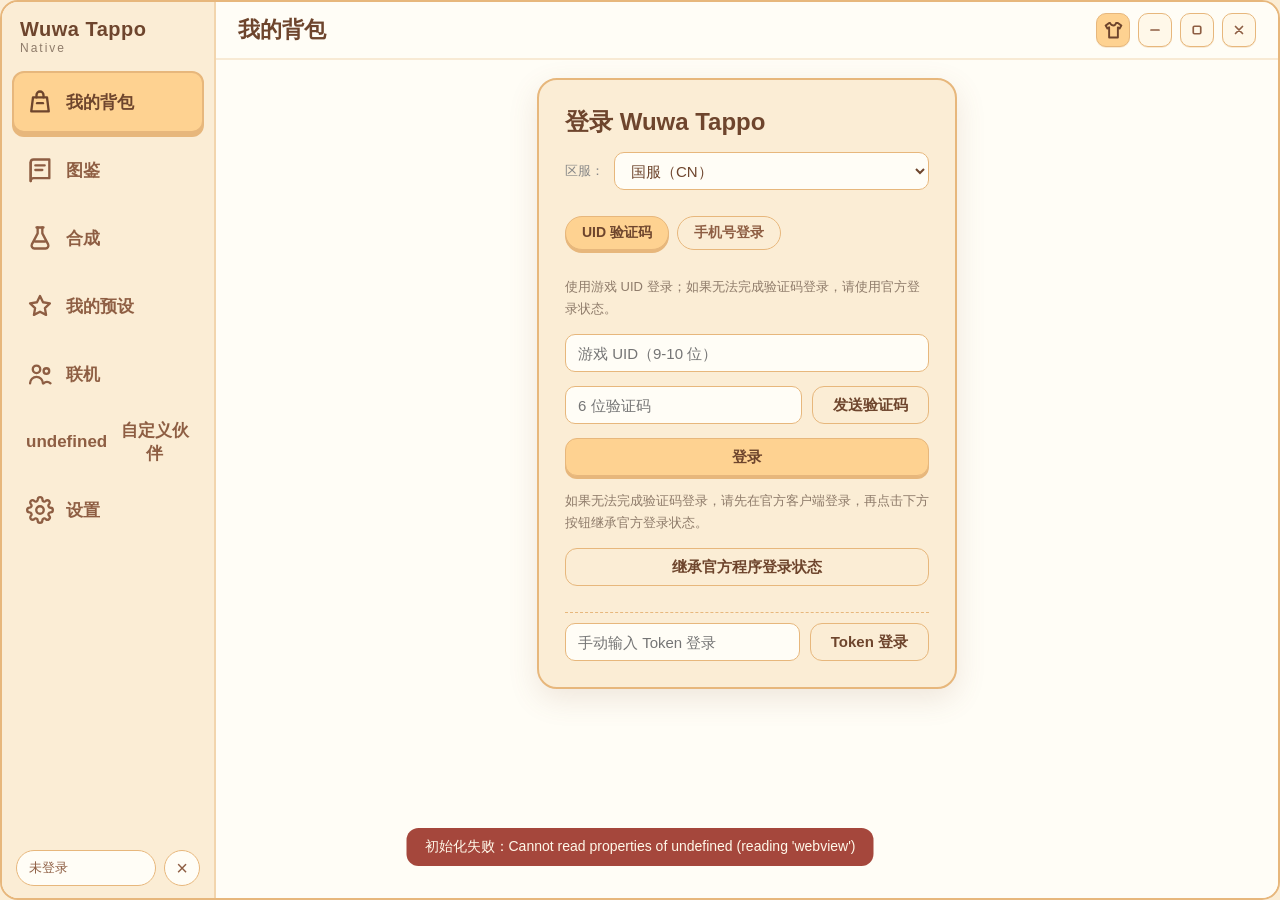
==== commit 96488207: "新增自定义伙伴页面与本地桌宠" ====
--- a/wwwroot/index.html
+++ b/wwwroot/index.html
@@ -23,7 +23,7 @@
 
     <main class="content">
       <header class="titlebar" id="titlebar">
-        <div class="page-title" id="pageTitle">我的背包</div>
+        <div class="page-title" id="pageTitle" data-i18n="nav.bag">我的背包</div>
         <div class="title-actions">
           <button class="icon-btn theme-btn" id="themeBtn" title="主题设置" aria-label="主题设置" data-i18n-title="common.themeSettings" data-i18n-aria="common.themeSettings">
             <svg viewBox="0 0 24 24" aria-hidden="true"><path d="M7 3.5 3 6.4l2 3.2 2-1.2V20h10V8.4l2 1.2 2-3.2-4-2.9h-2.1c-.4 1.7-1.7 2.7-2.9 2.7S8.5 5.2 8.1 3.5Z" /></svg>
@@ -75,11 +75,29 @@
       const savePreviewRotation = () => {
         try { localStorage.setItem(previewRotationKey, JSON.stringify(previewRotation)); } catch { }
       };
+      const savePreviewAppearanceRotation = () => {
+        try { localStorage.setItem(previewAppearanceRotationKey, JSON.stringify(previewAppearanceRotation)); } catch { }
+      };
+      const savePreviewCompanions = () => {
+        try { localStorage.setItem(previewCompanionsKey, JSON.stringify(previewCompanions || [])); } catch { }
+      };
+      const displayCompanionName = name => {
+        const full = String(name || '').trim();
+        const at = full.search(/[·・]/);
+        if (at > 0) {
+          const head = full.slice(0, at).trim();
+          if (head) return head;
+        }
+        return full;
+      };
       const buildPreviewBoot = () => {
         const mode = window.__previewMode || params.get('preview') || '';
         const boot = window.__previewBoot ? window.__previewBoot(mode) : { settings: {} };
         boot.settings = { ...(boot.settings || {}), ...previewSettings };
         if (params.has('lang')) boot.settings.locale = params.get('lang');
+        if (!previewCompanions && mode === 'companion')
+          previewCompanions = Array.isArray(boot.companions) ? boot.companions.slice() : [];
+        boot.companions = previewCompanions || [];
         try {
           const image = localStorage.getItem(previewImageKey) || '';
           boot.settings.themeBackgroundImage = image;
--- a/wwwroot/style.css
+++ b/wwwroot/style.css
@@ -883,6 +883,7 @@
 .update-dismiss:hover { background: var(--theme-line-soft); color: var(--ink-strong); }
 .update-notes { max-height: 230px; overflow: auto; margin: 10px 0 8px; padding: 8px 12px; background: color-mix(in srgb, var(--cream-4) 70%, transparent); border: 1px solid color-mix(in srgb, var(--theme-accent) 45%, transparent); border-radius: 10px; font-size: 13px; line-height: 1.65; color: var(--ink); user-select: text; }
 .update-notes p { margin: 3px 0; }
+.update-notes .update-empty { color: var(--ink-dim); }
 .update-notes ul { margin: 4px 0 6px; padding-left: 20px; }
 .update-notes li { margin: 2px 0; }
 .update-notes code { background: var(--theme-line-soft); padding: 1px 4px; border-radius: 4px; font-size: 12px; }
@@ -948,3 +949,23 @@
 .color-hue-row output { width: 34px; text-align: right; }
 .color-recent-label { font-size: 11px; color: var(--ink-dim); margin-top: -4px; }
 .color-rgb-grid { display: grid; gap: 4px; }
+
+/* 自定义伙伴 */
+.companion-page { overflow-y: auto; padding-right: 6px; min-height: 0; }
+.companion-grid { display: grid; grid-template-columns: repeat(auto-fill, minmax(300px, 1fr)); gap: 14px; align-content: start; }
+.companion-card { background: var(--cream-2); border: 2px solid var(--border); border-radius: 16px; padding: 14px; display: flex; flex-direction: column; gap: 10px; }
+.companion-preview .preset-preview { margin: 0 auto; }
+.companion-info { display: flex; flex-direction: column; gap: 4px; }
+.companion-name { font-size: 17px; font-weight: 800; color: var(--ink-strong); overflow: hidden; text-overflow: ellipsis; white-space: nowrap; }
+.companion-actions { display: flex; gap: 8px; justify-content: flex-end; }
+.companion-editor-options { display: flex; flex-direction: column; gap: 6px; margin: 4px 0 10px; padding: 10px 12px; border: 1.5px dashed var(--border); border-radius: 12px; background: var(--cream-1); }
+.companion-option-row { display: flex; align-items: center; gap: 8px; }
+.companion-check { display: flex; align-items: center; gap: 6px; font-size: 12px; color: var(--ink); }
+.companion-display-hint { margin-top: 6px; text-align: center; font-size: 12px; font-weight: 700; color: var(--ink-dim); }
+
+/* 宝箱通知过滤矩阵 */
+.chest-notify-matrix { border-collapse: collapse; margin-top: 6px; font-size: 12px; }
+.chest-notify-matrix th, .chest-notify-matrix td { padding: 4px 8px; text-align: center; border-bottom: 1px solid var(--theme-line-soft); }
+.chest-notify-matrix th:first-child, .chest-notify-matrix td:first-child { text-align: left; font-weight: 700; color: var(--ink-strong); }
+.chest-notify-matrix input[type="checkbox"] { width: 16px; height: 16px; accent-color: var(--theme-accent-strong); }
+.chest-notify-rarity { display: inline-flex; align-items: center; gap: 6px; }
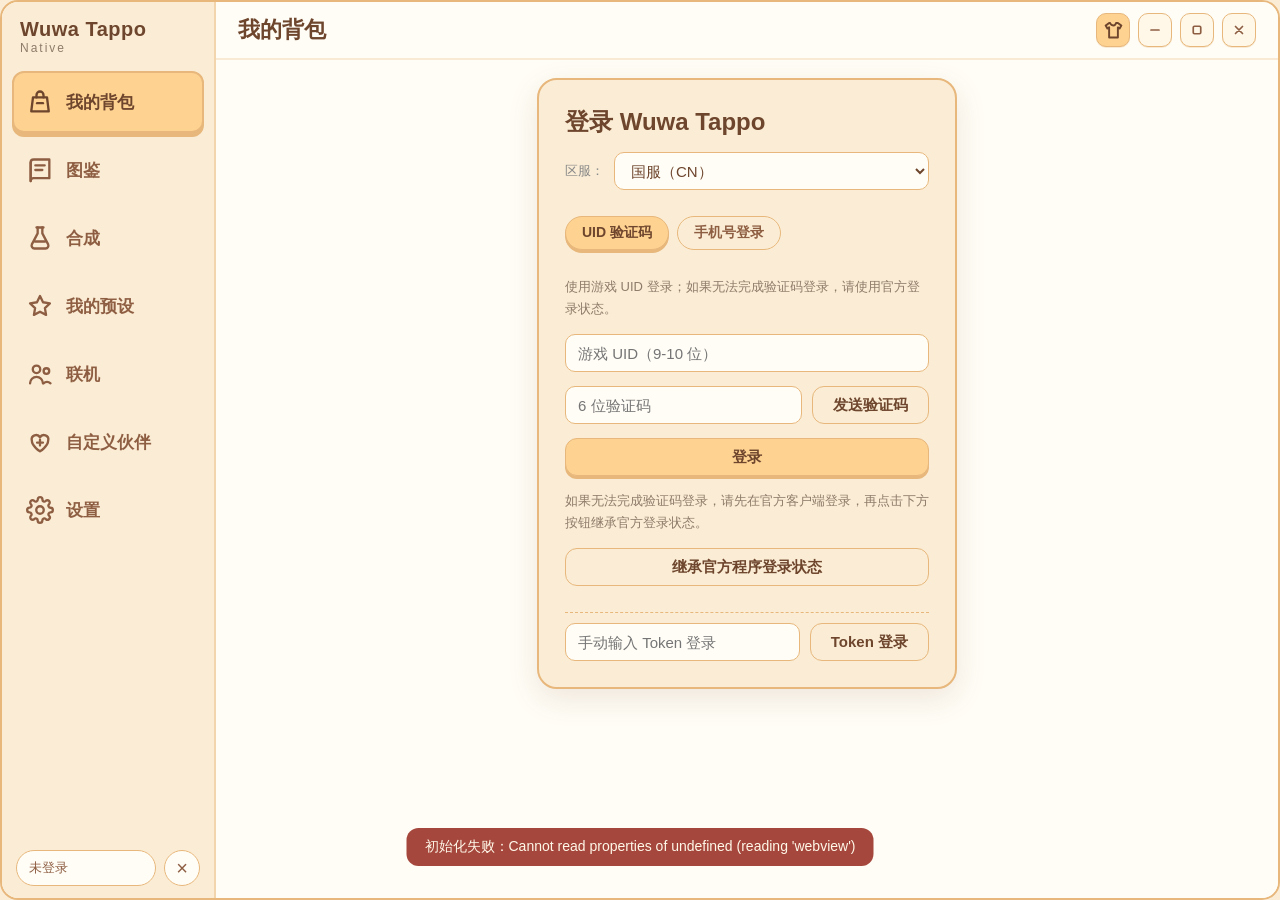
==== commit 11e1e5ac: "新增角色与配件外观轮换" ====
--- a/wwwroot/index.html
+++ b/wwwroot/index.html
@@ -58,14 +58,23 @@
       const previewImageKey = 'wuwa.preview.serverThemeImage.v1';
       const previewPresetsKey = 'wuwa.preview.themePresets.v1';
       const previewRotationKey = 'wuwa.preview.themeRotation.v1';
+      const previewAppearanceRotationKey = 'wuwa.preview.appearanceRotation.v1';
+      const previewCompanionsKey = 'wuwa.preview.companions.v1';
       const uploads = new Map();
       let uploadSeq = 0;
       let previewSettings = {};
       let previewPresets = [];
       let previewRotation = { enabled: false, intervalMinutes: 30, currentPresetId: '', lastAppliedMs: 0 };
+      let previewAppearanceRotation = { enabled: false, intervalMinutes: 30, characterIds: [], accessoryIds: [], lastAppliedUtcMs: 0 };
+      let previewCompanions = null;
       try { previewSettings = JSON.parse(localStorage.getItem(previewSettingsKey) || '{}') || {}; } catch { previewSettings = {}; }
       try { previewPresets = JSON.parse(localStorage.getItem(previewPresetsKey) || '[]') || []; } catch { previewPresets = []; }
       try { previewRotation = { ...previewRotation, ...(JSON.parse(localStorage.getItem(previewRotationKey) || '{}') || {}) }; } catch { }
+      try { previewAppearanceRotation = { ...previewAppearanceRotation, ...(JSON.parse(localStorage.getItem(previewAppearanceRotationKey) || '{}') || {}) }; } catch { }
+      try {
+        const storedCompanions = JSON.parse(localStorage.getItem(previewCompanionsKey) || 'null');
+        if (Array.isArray(storedCompanions)) previewCompanions = storedCompanions;
+      } catch { }
       const savePreviewSettings = () => {
         try { localStorage.setItem(previewSettingsKey, JSON.stringify(previewSettings)); } catch { }
       };
@@ -105,6 +114,13 @@
         } catch { }
         boot.themePresets = previewPresets;
         boot.themeRotation = previewRotation;
+        boot.rotation = {
+          ...previewAppearanceRotation,
+          characterIds: [...(previewAppearanceRotation.characterIds || [])],
+          accessoryIds: [...(previewAppearanceRotation.accessoryIds || [])],
+          currentCharacterId: Number(boot.appearance?.characterAssetId) || 0,
+          currentAccessoryId: Number(boot.appearance?.accessoryAssetId) || 0,
+        };
         return boot;
       };
       window.chrome = window.chrome || {};
@@ -292,8 +308,60 @@
             savePreviewRotation();
             reply({ rotation: previewRotation });
           }
-          else if (msg.cmd === 'locks.toggle') {
-            reply({ locked: false, items: [] });
+          else if (msg.cmd === 'rotation.get' || msg.cmd === 'rotation.set' || msg.cmd === 'rotation.toggle' || msg.cmd === 'rotation.remove') {
+            const data = msg.data || {};
+            if (msg.cmd === 'rotation.set') {
+              if ('enabled' in data) previewAppearanceRotation.enabled = !!data.enabled;
+              if ('intervalMinutes' in data) previewAppearanceRotation.intervalMinutes = Math.max(1, Math.min(1440, Number(data.intervalMinutes) || 30));
+              if (previewAppearanceRotation.enabled && !previewAppearanceRotation.lastAppliedUtcMs) previewAppearanceRotation.lastAppliedUtcMs = Date.now();
+              savePreviewAppearanceRotation();
+            } else if (msg.cmd === 'rotation.toggle' || msg.cmd === 'rotation.remove') {
+              const type = String(data.type || '');
+              const key = type === 'character_skin' ? 'characterIds' : type === 'accessory' ? 'accessoryIds' : '';
+              if (key) {
+                const list = Array.isArray(previewAppearanceRotation[key]) ? previewAppearanceRotation[key].map(Number) : [];
+                const id = Number(data.id);
+                const at = list.indexOf(id);
+                if (msg.cmd === 'rotation.remove' || at >= 0) {
+                  if (at >= 0) list.splice(at, 1);
+                } else if (id > 0) {
+                  list.push(id);
+                }
+                previewAppearanceRotation[key] = [...new Set(list.filter(x => x > 0))];
+                savePreviewAppearanceRotation();
+              }
+            }
+            reply(buildPreviewBoot());
+          }
+          else if (msg.cmd === 'companions.list') {
+            if (!previewCompanions) buildPreviewBoot();
+            reply(previewCompanions || []);
+          }
+          else if (msg.cmd === 'companions.save') {
+            if (!previewCompanions) buildPreviewBoot();
+            const data = msg.data || {};
+            const id = String(data.id || '');
+            let item = previewCompanions.find(x => x.id === id);
+            if (!item) {
+              item = { id: 'preview-companion-' + (previewCompanions.length + 1), syntheticId: -1000 - previewCompanions.length };
+              previewCompanions.push(item);
+            }
+            item.name = String(data.name || '伙伴').trim();
+            item.displayName = displayCompanionName(item.name);
+            item.characterAssetId = Number(data.characterAssetId) || 0;
+            item.accessoryAssetId = Number(data.accessoryAssetId) || 0;
+            item.clickIntervalSeconds = Math.max(0, Math.min(3600, Number(data.clickIntervalSeconds) || 0));
+            item.randomClick = !!data.randomClick;
+            item.showBar = data.showBar !== false;
+            savePreviewCompanions();
+            reply(previewCompanions);
+          }
+          else if (msg.cmd === 'companions.delete') {
+            if (!previewCompanions) buildPreviewBoot();
+            const id = String(msg.data?.id || '');
+            previewCompanions = previewCompanions.filter(x => x.id !== id);
+            savePreviewCompanions();
+            reply(previewCompanions);
           }
           else if (msg.cmd === 'synthesize') {
             reply({ asset_id: 101 });
--- a/wwwroot/style.css
+++ b/wwwroot/style.css
@@ -234,6 +234,14 @@
 .card .qty { position: absolute; right: 8px; bottom: 8px; font-size: 12px; font-weight: 800; color: var(--ink-strong); background: color-mix(in srgb, var(--cream-4) 90%, transparent); border-radius: 9px; padding: 0 6px; }
 .card .fav { position: absolute; right: 8px; top: 8px; z-index: 3; width: 24px; height: 24px; border-radius: 50%; background: color-mix(in srgb, var(--cream-4) 85%, transparent); font-size: 14px; color: var(--theme-accent-strong); display: flex; align-items: center; justify-content: center; line-height: 1; cursor: pointer; transition: background .15s, box-shadow .15s, transform .15s; }
 .card .fav:hover { background: var(--active); box-shadow: 0 2px 8px var(--theme-shadow); transform: translateY(-1px); }
+/* 轮换按钮：位于卡片右上角，收藏星标自动让位。 */
+.card .rotation-toggle { position: absolute; right: 8px; top: 8px; z-index: 4; width: 24px; height: 24px; border: 0; border-radius: 50%; background: color-mix(in srgb, var(--cream-4) 85%, transparent); color: var(--ink-strong); padding: 0; display: flex; align-items: center; justify-content: center; line-height: 1; cursor: pointer; opacity: .72; transition: background .15s, box-shadow .15s, transform .15s, opacity .15s; }
+.card .rotation-toggle svg { width: 14px; height: 14px; display: block; }
+.card .rotation-toggle:hover { opacity: 1; background: var(--active); box-shadow: 0 2px 8px var(--theme-shadow); transform: translateY(-1px); }
+.card .rotation-toggle:active { transform: scale(.9); }
+.card .rotation-toggle.active { opacity: 1; color: var(--ink-strong); background: color-mix(in srgb, var(--active) 92%, transparent); box-shadow: inset 0 0 0 1.5px color-mix(in srgb, var(--theme-accent-strong) 55%, transparent); }
+/* 轮换是卡片最后一个操作按钮：星标等前置按钮向左让位。 */
+.card.has-rotation .fav { right: 34px; }
 .card .new-dot { position: absolute; left: 7px; top: 7px; width: 10px; height: 10px; border-radius: 50%; background: #e14b4b; box-shadow: 0 0 0 2px var(--cream-4); z-index: 2; }
 .rarity-bar { height: 5px; width: 100%; border-radius: 3px; background: var(--common); }
 .rarity-epic { background: var(--epic); }
@@ -338,6 +346,43 @@
 .bag-appearance-card .preset-preview { height: 140px; }
 .bag-appearance-card .preset-emote-preview { margin-top: 8px; }
 .bag-appearance-hint { font-size: 12px; line-height: 1.7; color: var(--ink-dim); text-align: center; margin-top: 2px; }
+
+/* 背包 · 轮换页 */
+.bag-layout-rotation { display: flex; flex: 1; min-height: 0; }
+.bag-layout-rotation .bag-main { flex: 1; min-height: 0; }
+.rotation-page { display: flex; flex-direction: column; gap: 12px; flex: 1; min-height: 0; overflow-y: auto; padding: 0 4px 10px 0; }
+.rotation-toolbar { display: flex; align-items: center; gap: 14px; flex-wrap: wrap; justify-content: flex-end; padding: 10px 12px; border-radius: 14px; background: color-mix(in srgb, var(--cream-2) 55%, transparent); border: 1px solid color-mix(in srgb, var(--theme-accent) 20%, transparent); box-shadow: 0 2px 8px var(--theme-shadow); }
+.rotation-switch { display: inline-flex; align-items: center; gap: 8px; font-size: 13px; font-weight: 800; color: var(--ink-strong); cursor: pointer; user-select: none; }
+.rotation-switch input { position: absolute; width: 1px; height: 1px; opacity: 0; pointer-events: none; }
+.rotation-switch-track { position: relative; width: 38px; height: 22px; flex: none; border-radius: 999px; background: color-mix(in srgb, var(--ink-dim) 30%, transparent); transition: background .16s; }
+.rotation-switch-track::after { content: ''; position: absolute; left: 3px; top: 3px; width: 16px; height: 16px; border-radius: 50%; background: var(--cream-4); box-shadow: 0 1px 3px var(--theme-shadow); transition: transform .16s; }
+.rotation-switch input:checked + .rotation-switch-track { background: var(--theme-accent-strong); }
+.rotation-switch input:checked + .rotation-switch-track::after { transform: translateX(16px); }
+.rotation-switch input:focus-visible + .rotation-switch-track { box-shadow: 0 0 0 3px var(--theme-glow); }
+.rotation-interval { display: inline-flex; align-items: center; gap: 6px; font-size: 13px; font-weight: 700; color: var(--ink-dim); }
+.rotation-interval .input { width: 74px; height: 32px; padding: 0 8px; }
+.rotation-status { font-size: 12px; }
+.rotation-hint { font-size: 12px; line-height: 1.7; color: var(--ink-dim); padding: 8px 12px; border-radius: 12px; background: color-mix(in srgb, var(--cream-4) 45%, transparent); border: 1px dashed color-mix(in srgb, var(--theme-accent) 45%, transparent); }
+.rotation-sections { display: flex; flex-direction: column; gap: 14px; }
+.rotation-section { background: var(--cream-2); border: 2px solid var(--border); border-radius: 16px; padding: 12px 14px; }
+.rotation-section-head { display: flex; align-items: center; justify-content: space-between; gap: 12px; margin-bottom: 10px; }
+.rotation-section-title { display: inline-flex; align-items: center; gap: 8px; font-size: 16px; font-weight: 800; color: var(--ink-strong); }
+.rotation-count { font-size: 12px; font-weight: 700; color: var(--ink-dim); background: color-mix(in srgb, var(--cream-4) 80%, transparent); border-radius: 999px; padding: 1px 8px; }
+.rotation-pick { height: 32px; padding: 0 12px; font-size: 12px; }
+.rotation-list { display: flex; flex-direction: column; gap: 8px; }
+.rotation-item { display: flex; align-items: center; gap: 10px; padding: 6px 8px; border-radius: 12px; border: 1px solid color-mix(in srgb, var(--theme-accent) 22%, transparent); background: color-mix(in srgb, var(--cream-4) 45%, transparent); }
+.rotation-item.current { border-color: var(--theme-accent-strong); box-shadow: 0 0 0 2px var(--theme-glow); }
+.rotation-item-thumb { width: 42px; height: 42px; flex: none; border-radius: 10px; background: color-mix(in srgb, var(--cream-4) 85%, transparent); display: flex; align-items: center; justify-content: center; }
+.rotation-item-thumb img { width: 38px; height: 38px; object-fit: contain; }
+.rotation-item-meta { flex: 1; min-width: 0; }
+.rotation-item-name { font-size: 13px; font-weight: 700; color: var(--ink-strong); white-space: nowrap; overflow: hidden; text-overflow: ellipsis; }
+.rotation-item-sub { font-size: 11px; color: var(--ink-dim); }
+.rotation-remove { width: 26px; height: 26px; flex: none; border: 0; border-radius: 50%; background: color-mix(in srgb, var(--cream-4) 80%, transparent); color: var(--ink-dim); font-size: 18px; line-height: 1; cursor: pointer; transition: background .15s, color .15s, transform .15s; }
+.rotation-remove:hover { background: var(--danger-soft); color: var(--ink-strong); transform: scale(1.05); }
+.rotation-empty { padding: 14px; border-radius: 12px; border: 1px dashed color-mix(in srgb, var(--theme-accent) 38%, transparent); color: var(--ink-dim); font-size: 12px; text-align: center; }
+.rotation-pick-card { position: relative; }
+.rotation-pick-mark { position: absolute; right: 5px; top: 5px; width: 19px; height: 19px; border-radius: 50%; display: flex; align-items: center; justify-content: center; font-size: 12px; font-weight: 800; color: var(--ink-dim); background: color-mix(in srgb, var(--cream-4) 88%, transparent); border: 1px solid color-mix(in srgb, var(--theme-accent) 35%, transparent); }
+.rotation-pick-card.selected .rotation-pick-mark { background: var(--theme-accent-strong); color: var(--cream-4); border-color: var(--theme-accent-strong); }
 .click-total { display: inline-flex; align-items: center; gap: 8px; }
 .click-boost { height: 26px; padding: 0 10px; font-size: 12px; line-height: 1; border-radius: 8px; box-shadow: none; flex: none; }
 .inherit-login { display: flex; align-items: center; justify-content: space-between; gap: 12px; flex-wrap: wrap; padding-top: 12px; border-top: 1px solid color-mix(in srgb, var(--theme-accent) 55%, transparent); }
